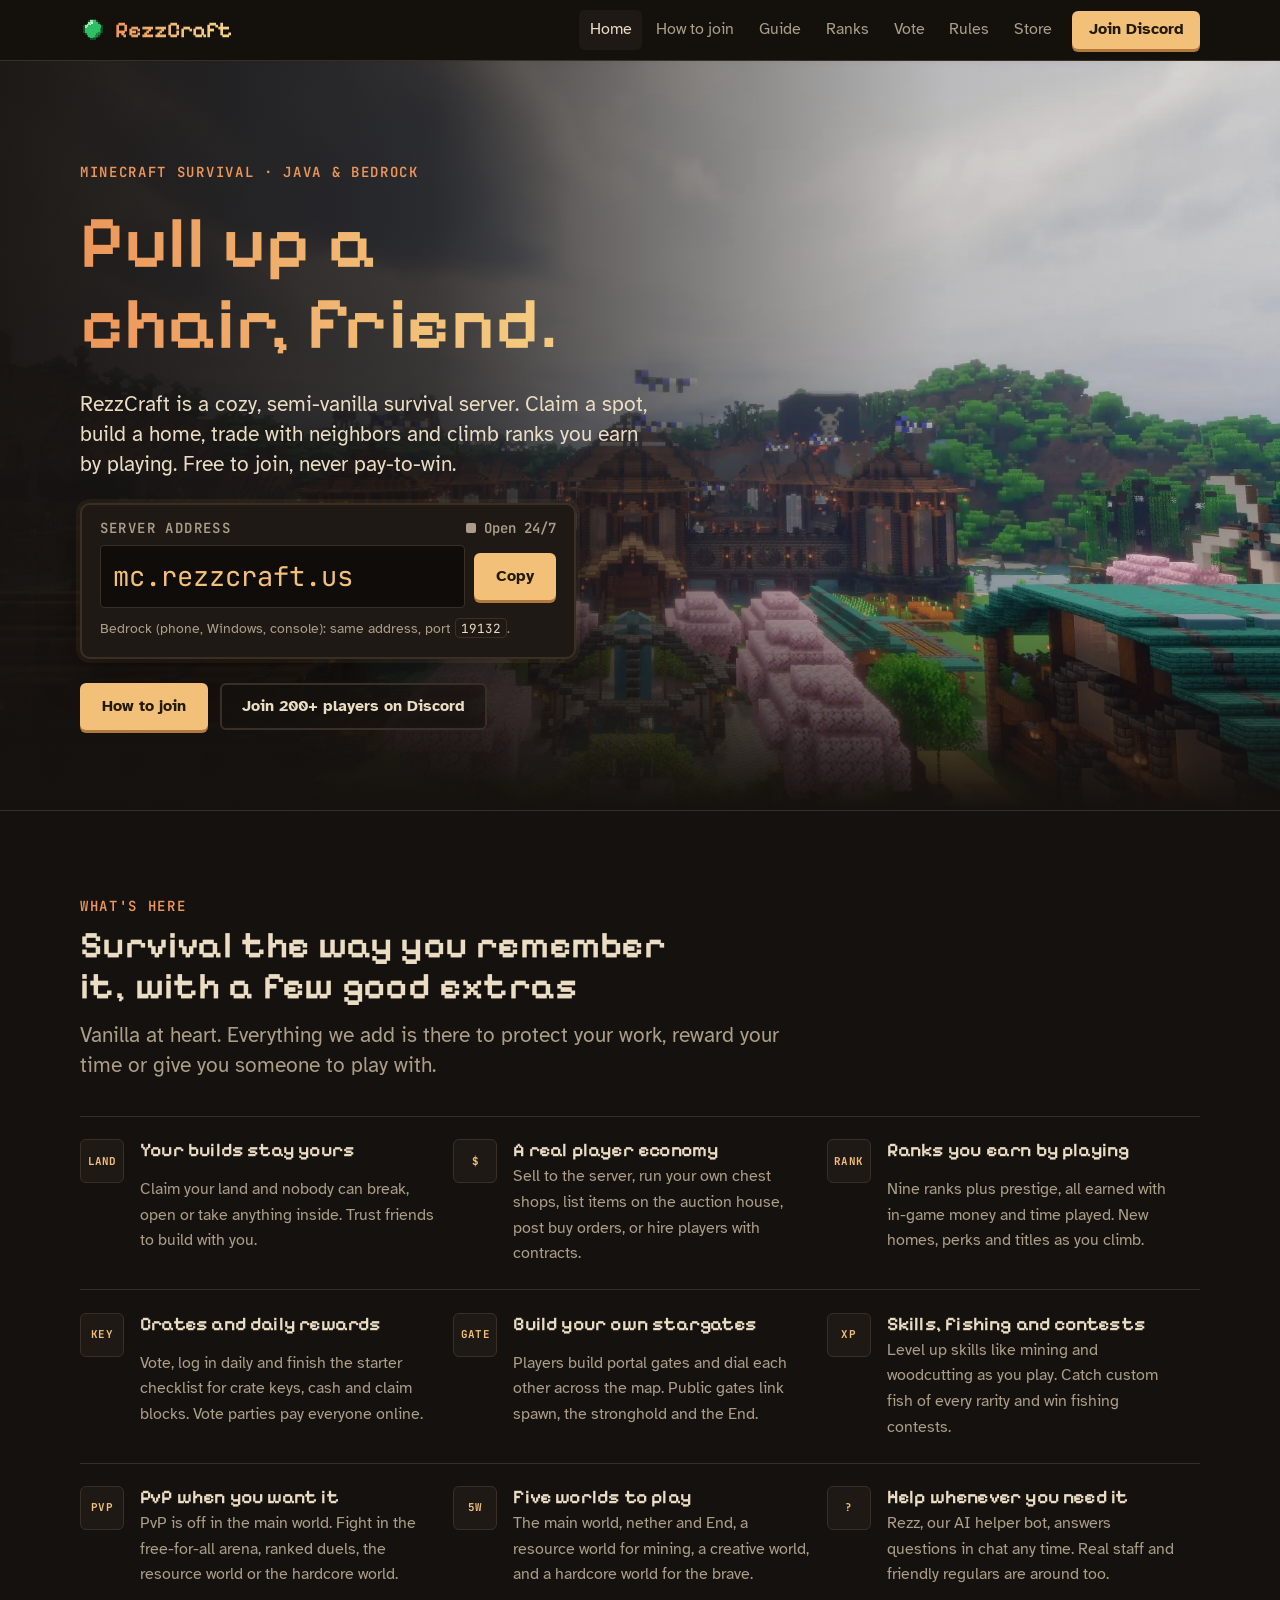
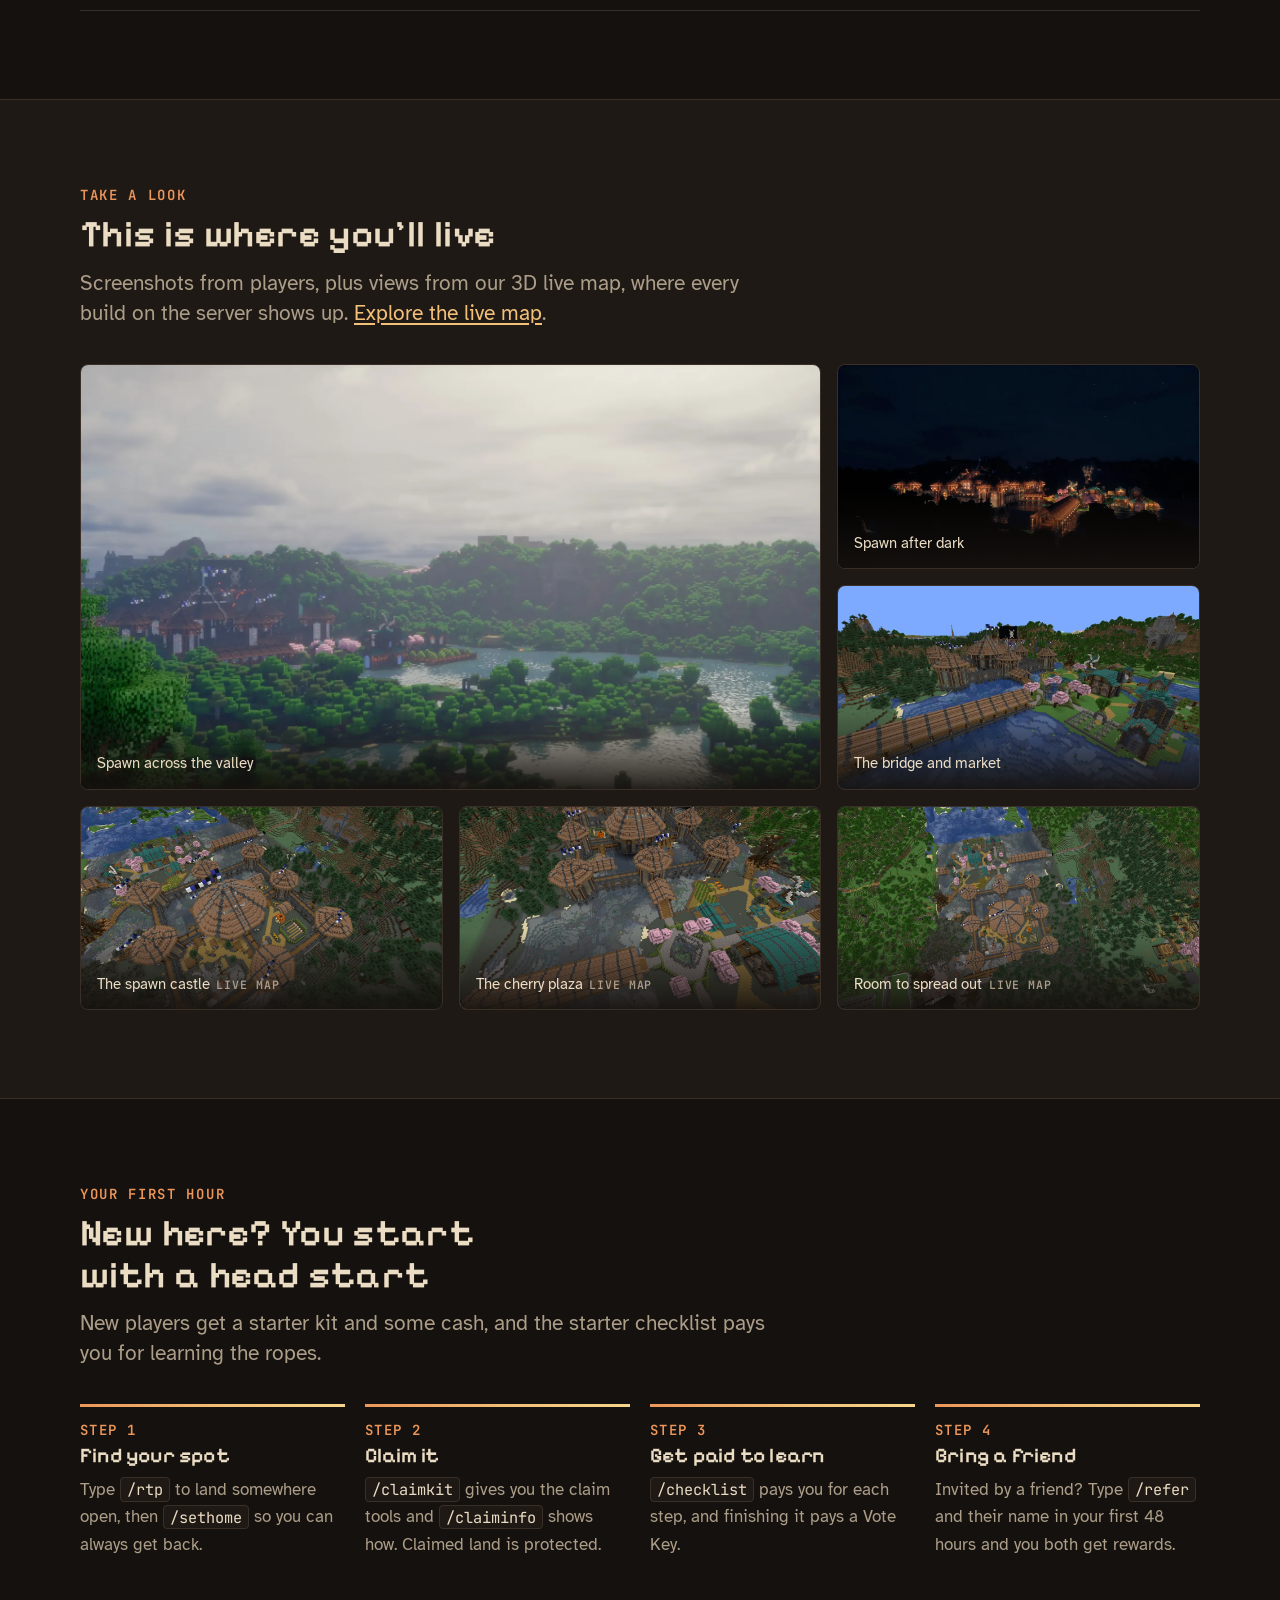
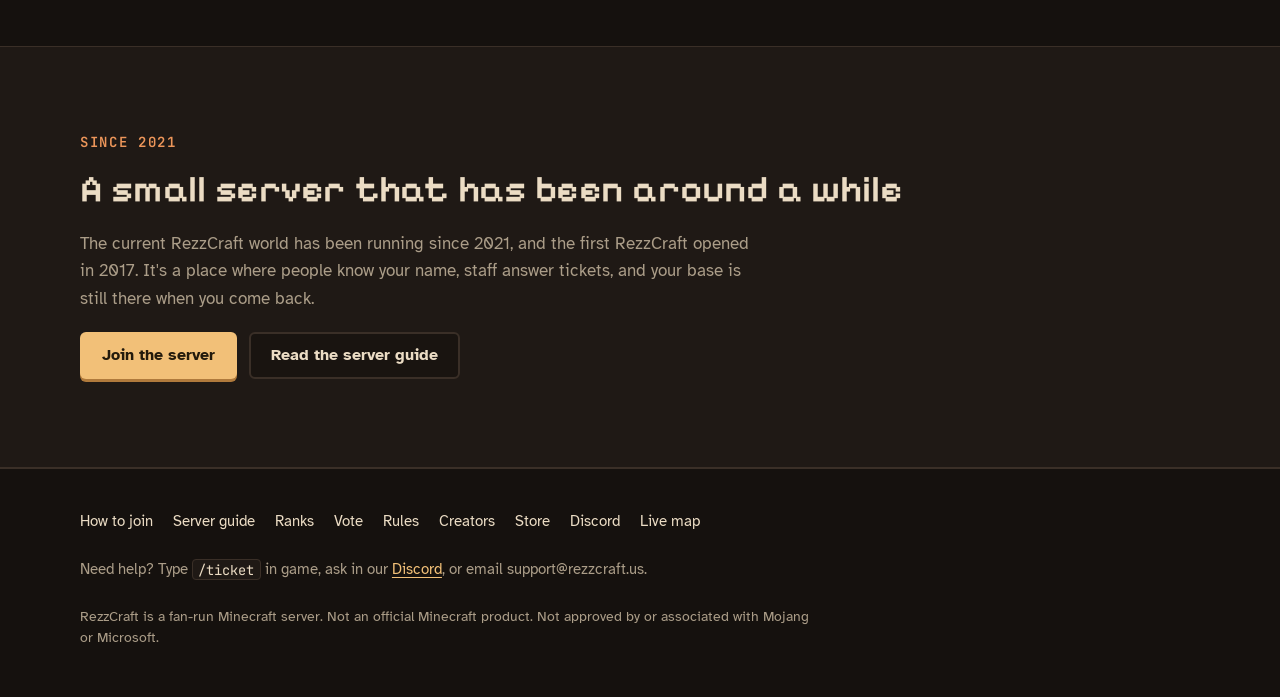
==== index.html @ b3cf4c4a "RezzCraft website: home, join guide, server guide, ranks, vote, rules, creators Cozy MOTD theme by d" ====
<!doctype html>
<html lang="en">
<head>
<meta charset="utf-8">
<meta name="viewport" content="width=device-width, initial-scale=1, viewport-fit=cover">
<title>RezzCraft | Cozy Minecraft Survival Server for Java &amp; Bedrock</title>
<meta name="description" content="RezzCraft is a cozy semi-vanilla Minecraft survival server for Java and Bedrock. Claim land, earn ranks by playing, trade with players. Join at mc.rezzcraft.us.">
<link rel="canonical" href="https://www.rezzcraft.us/">
<meta name="theme-color" content="#0e1511">
<meta property="og:type" content="website">
<meta property="og:site_name" content="RezzCraft">
<meta property="og:title" content="RezzCraft | Cozy Minecraft Survival Server for Java &amp; Bedrock">
<meta property="og:description" content="RezzCraft is a cozy semi-vanilla Minecraft survival server for Java and Bedrock. Claim land, earn ranks by playing, trade with players. Join at mc.rezzcraft.us.">
<meta property="og:url" content="https://www.rezzcraft.us/">
<meta property="og:image" content="https://www.rezzcraft.us/assets/img/og.jpg">
<meta property="og:image:width" content="1200">
<meta property="og:image:height" content="630">
<meta name="twitter:card" content="summary_large_image">
<meta name="twitter:title" content="RezzCraft | Cozy Minecraft Survival Server for Java &amp; Bedrock">
<meta name="twitter:description" content="RezzCraft is a cozy semi-vanilla Minecraft survival server for Java and Bedrock. Claim land, earn ranks by playing, trade with players. Join at mc.rezzcraft.us.">
<meta name="twitter:image" content="https://www.rezzcraft.us/assets/img/og.jpg">
<link rel="icon" type="image/png" href="favicon.png">
<link rel="apple-touch-icon" href="assets/img/icon-180.png">
<link rel="preconnect" href="https://fonts.googleapis.com">
<link rel="preconnect" href="https://fonts.gstatic.com" crossorigin>
<link rel="stylesheet" href="https://fonts.googleapis.com/css2?family=Atkinson+Hyperlegible:wght@400;700&family=JetBrains+Mono:wght@500;600&family=Pixelify+Sans:wght@500;600&display=swap">
<script>/* Halloween look until the spawn decor comes down (Nov 9, 9:10 AM CT), then the cozy MOTD look. */
if (Date.now() < Date.parse('2026-11-09T09:10:00-06:00')) document.documentElement.dataset.season = 'hallowed';</script>
<link rel="stylesheet" href="assets/style.css">
<script type="application/ld+json">{"@context": "https://schema.org", "@type": "WebSite", "name": "RezzCraft", "url": "https://www.rezzcraft.us/"}</script>
<script type="application/ld+json">{"@context": "https://schema.org", "@type": "Organization", "name": "RezzCraft", "url": "https://www.rezzcraft.us/", "logo": "https://www.rezzcraft.us/assets/img/icon-180.png", "email": "support@rezzcraft.us", "sameAs": ["https://discord.gg/ZhuBYvDWTC"]}</script>
</head>
<body>
<a class="skip" href="#main">Skip to content</a>
<header class="site-head">
  <div class="wrap">
    <a class="brand" href="index.html" aria-label="RezzCraft home"><img src="assets/img/icon-64.png" alt="" width="26" height="26"><span class="grad">RezzCraft</span></a>
    <button class="menu-btn" type="button" aria-expanded="false" aria-controls="nav">Menu</button>
    <nav class="nav" id="nav" aria-label="Main">
      <a href="index.html" aria-current="page">Home</a><a href="play.html">How to join</a><a href="guide.html">Guide</a><a href="ranks.html">Ranks</a><a href="vote.html">Vote</a><a href="rules.html">Rules</a>
      <a href="https://rezzcraft.buycraft.net/" rel="noopener">Store</a>
      <a class="btn btn-gold" href="https://discord.gg/ZhuBYvDWTC" rel="noopener">Join Discord</a>
    </nav>
  </div>
</header>
<main id="main">

<div class="season" data-until="2026-11-08"><div class="wrap"><strong class="grad">Halloween is live</strong><span>Pumpkin hunt, candy shop and a Halloween crate, until November 8.</span></div></div>
<section class="hero" aria-labelledby="hero-title" style="padding:0">
  <div class="hero-bg" role="img" aria-label="The RezzCraft spawn castle and market"></div>
  <div class="wrap">
    <span class="eyebrow">Minecraft survival · Java &amp; Bedrock</span>
    <h1 id="hero-title" class="grad">Pull up a chair, friend.</h1>
    <p class="lede">RezzCraft is a cozy, semi-vanilla survival server. Claim a spot, build a home, trade with neighbors and climb ranks you earn by playing. Free to join, never pay-to-win.</p>
    <div class="plaque">
  <div class="plaque-top"><span class="plaque-label">Server address</span><span class="status" data-state="unknown"><span class="dot"></span><span class="label">Checking status</span></span></div>
  <div class="addr"><code>mc.rezzcraft.us</code><button class="btn btn-gold copy" type="button" data-copy="mc.rezzcraft.us">Copy</button></div>
  <small>Bedrock (phone, Windows, console): same address, port <code>19132</code>.</small>
</div>
    <div class="ctas"><a class="btn btn-gold" href="play.html">How to join</a><a class="btn btn-ghost" href="https://discord.gg/ZhuBYvDWTC" rel="noopener">Join 200+ players on Discord</a></div>
  </div>
</section>

<section aria-labelledby="why">
  <div class="wrap">
    <div class="sec-head"><span class="eyebrow">What's here</span><h2 id="why">Survival the way you remember it, with a few good extras</h2>
    <p>Vanilla at heart. Everything we add is there to protect your work, reward your time or give you someone to play with.</p></div>
    <div class="signs">
      <div class="sign"><span class="ico" aria-hidden="true">LAND</span><h3>Your builds stay yours</h3><p>Claim your land and nobody can break, open or take anything inside. Trust friends to build with you.</p></div><div class="sign"><span class="ico" aria-hidden="true">$</span><h3>A real player economy</h3><p>Sell to the server, run your own chest shops, list items on the auction house, post buy orders, or hire players with contracts.</p></div><div class="sign"><span class="ico" aria-hidden="true">RANK</span><h3>Ranks you earn by playing</h3><p>Nine ranks plus prestige, all earned with in-game money and time played. New homes, perks and titles as you climb.</p></div><div class="sign"><span class="ico" aria-hidden="true">KEY</span><h3>Crates and daily rewards</h3><p>Vote, log in daily and finish the starter checklist for crate keys, cash and claim blocks. Vote parties pay everyone online.</p></div><div class="sign"><span class="ico" aria-hidden="true">GATE</span><h3>Build your own stargates</h3><p>Players build portal gates and dial each other across the map. Public gates link spawn, the stronghold and the End.</p></div><div class="sign"><span class="ico" aria-hidden="true">XP</span><h3>Skills, fishing and contests</h3><p>Level up skills like mining and woodcutting as you play. Catch custom fish of every rarity and win fishing contests.</p></div><div class="sign"><span class="ico" aria-hidden="true">PVP</span><h3>PvP when you want it</h3><p>PvP is off in the main world. Fight in the free-for-all arena, ranked duels, the resource world or the hardcore world.</p></div><div class="sign"><span class="ico" aria-hidden="true">5W</span><h3>Five worlds to play</h3><p>The main world, nether and End, a resource world for mining, a creative world, and a hardcore world for the brave.</p></div><div class="sign"><span class="ico" aria-hidden="true">?</span><h3>Help whenever you need it</h3><p>Rezz, our AI helper bot, answers questions in chat any time. Real staff and friendly regulars are around too.</p></div>
    </div>
  </div>
</section>

<section class="band" aria-labelledby="look">
  <div class="wrap">
    <div class="sec-head"><span class="eyebrow">Take a look</span><h2 id="look">This is where you'll live</h2>
    <p>Screenshots from players, plus views from our 3D live map, where every build on the server shows up. <a href="http://rezzcraft.us:8100" rel="noopener">Explore the live map</a>.</p></div>
    <div class="view">
      <figure class="big"><img src="assets/img/valley.webp" alt="The RezzCraft spawn town seen across a forested valley and lake" width="1600" height="900" loading="lazy"><figcaption>Spawn across the valley</figcaption></figure>
      <figure><img src="assets/img/spawn-night.webp" alt="The spawn town lit by lanterns at night" width="1280" height="720" loading="lazy"><figcaption>Spawn after dark</figcaption></figure>
      <figure><img src="assets/img/spawn-overview.webp" alt="Spawn from above: castle, long bridge, cherry trees and market halls by the water" width="1280" height="630" loading="lazy"><figcaption>The bridge and market</figcaption></figure>
      <figure><img src="assets/img/map-castle.webp" alt="The spawn castle from above with round timber towers and banners" width="1280" height="720" loading="lazy"><figcaption>The spawn castle<span>Live map</span></figcaption></figure>
      <figure><img src="assets/img/map-plaza.webp" alt="The cherry blossom plaza and market next to the castle walls" width="1280" height="720" loading="lazy"><figcaption>The cherry plaza<span>Live map</span></figcaption></figure>
      <figure><img src="assets/img/map-aerial.webp" alt="Wide view of spawn surrounded by forest and player builds" width="1280" height="720" loading="lazy"><figcaption>Room to spread out<span>Live map</span></figcaption></figure>
    </div>
  </div>
</section>

<section aria-labelledby="start">
  <div class="wrap">
    <div class="sec-head"><span class="eyebrow">Your first hour</span><h2 id="start">New here? You start with a head start</h2>
    <p>New players get a starter kit and some cash, and the starter checklist pays you for learning the ropes.</p></div>
    <div class="steps">
      <div class="step"><h3>Find your spot</h3><p>Type <code>/rtp</code> to land somewhere open, then <code>/sethome</code> so you can always get back.</p></div>
      <div class="step"><h3>Claim it</h3><p><code>/claimkit</code> gives you the claim tools and <code>/claiminfo</code> shows how. Claimed land is protected.</p></div>
      <div class="step"><h3>Get paid to learn</h3><p><code>/checklist</code> pays you for each step, and finishing it pays a Vote Key.</p></div>
      <div class="step"><h3>Bring a friend</h3><p>Invited by a friend? Type <code>/refer</code> and their name in your first 48 hours and you both get rewards.</p></div>
    </div>
  </div>
</section>

<section class="band cta-band" aria-labelledby="since">
  <div class="wrap">
    <span class="eyebrow">Since 2021</span>
    <h2 id="since">A small server that has been around a while</h2>
    <p class="muted" style="max-width:42rem">The current RezzCraft world has been running since 2021, and the first RezzCraft opened in 2017. It's a place where people know your name, staff answer tickets, and your base is still there when you come back.</p>
    <div class="ctas" style="display:flex;flex-wrap:wrap;gap:.75rem"><a class="btn btn-gold" href="play.html">Join the server</a><a class="btn btn-ghost" href="guide.html">Read the server guide</a></div>
  </div>
</section>
</main>
<footer class="site-foot">
  <div class="wrap">
    <div class="foot-links">
      <a href="play.html">How to join</a><a href="guide.html">Server guide</a><a href="ranks.html">Ranks</a><a href="vote.html">Vote</a>
      <a href="rules.html">Rules</a><a href="creators.html">Creators</a><a href="https://rezzcraft.buycraft.net/" rel="noopener">Store</a><a href="https://discord.gg/ZhuBYvDWTC" rel="noopener">Discord</a><a href="http://rezzcraft.us:8100" rel="noopener">Live map</a>
    </div>
    <p>Need help? Type <code>/ticket</code> in game, ask in our <a href="https://discord.gg/ZhuBYvDWTC" rel="noopener">Discord</a>, or email <span>support@rezzcraft.us</span>.</p>
    <p class="fine">RezzCraft is a fan-run Minecraft server. Not an official Minecraft product. Not approved by or associated with Mojang or Microsoft.</p>
  </div>
</footer>
<script src="assets/site.js" defer></script>
</body>
</html>
---- assets/style.css ----
/* RezzCraft website. Dark on purpose: an evening at spawn.
   Two looks from the server itself:
   - cozy (default, all year): the MOTD - orange-to-gold gradient, cream text, sage green.
   - hallowed (Halloween, set on <html data-season="hallowed"> until the spawn decor comes down 11/9):
     the spawn hologram colors - orange-to-violet gradient titles, gold, lime, lavender, bone text.
   Layout: a walk through spawn - the gate (hero + address), signposts (features), the view (screenshots), the road in (join steps). */
:root {
  --ground: #15110e;      /* page background */
  --ground-rgb: 21, 17, 14;
  --raised: #1f1915;      /* panels */
  --well: #0f0c0a;        /* the address box */
  --line: #3a2f27;        /* borders */
  --text: #ebdcc4;        /* MOTD cream */
  --muted: #ab9d88;
  --accent: #f2c078;      /* MOTD gold */
  --accent-hi: #f5d68a;
  --accent-ink: #231a0c;  /* text on accent buttons */
  --accent-edge: #b07a3c;
  --warm: #ed965a;        /* MOTD orange */
  --go: #a8c686;          /* MOTD "Java & Bedrock" sage: online */
  --grad: linear-gradient(90deg, #ed965a, #f2c078 55%, #f5d68a);
  --hero: url("img/hero-day.webp");
  --season-bg: linear-gradient(90deg, #3a2414, #2a1c12);
  --season-line: #5a3a22;
  --display: "Pixelify Sans", "Trebuchet MS", system-ui, sans-serif;
  --body: "Atkinson Hyperlegible", "Segoe UI", system-ui, sans-serif;
  --mono: "JetBrains Mono", ui-monospace, "Cascadia Mono", Consolas, monospace;
  --step--1: 0.875rem; --step-0: 1.0625rem; --step-1: 1.3rem; --step-2: 1.7rem; --step-3: 2.35rem; --step-4: clamp(2.6rem, 7vw, 4.6rem);
  --wrap: 72rem;
  color-scheme: dark;
}
:root[data-season="hallowed"] {
  --ground: #141012;
  --ground-rgb: 20, 16, 18;
  --raised: #1f181d;
  --well: #0d0a0c;
  --line: #3b2c38;
  --text: #f3e9dc;        /* hologram bone */
  --muted: #a79e92;       /* hologram ash */
  --accent: #ffb000;      /* hologram gold */
  --accent-hi: #ffc640;
  --accent-ink: #1f1300;
  --accent-edge: #a86f00;
  --warm: #ff7f11;        /* hologram orange */
  --go: #9be22d;          /* hologram lime */
  --grad: linear-gradient(90deg, #ff7f11, #e05cff 60%, #a23bff);  /* the hologram title gradient */
  --hero: url("img/hero-night.webp");
  --season-bg: linear-gradient(90deg, #3b1606, #2a0f2e);
  --season-line: #5c2a3e;
}
*, *::before, *::after { box-sizing: border-box; }
html { scroll-behavior: smooth; }
@media (prefers-reduced-motion: reduce) { html { scroll-behavior: auto; } *, *::before, *::after { animation: none !important; transition: none !important; } }
body { margin: 0; background: var(--ground); color: var(--text); font: var(--step-0)/1.6 var(--body); -webkit-font-smoothing: antialiased; }
img { max-width: 100%; height: auto; display: block; }
a { color: var(--accent); text-underline-offset: 3px; }
a:hover { color: var(--accent-hi); }
:focus-visible { outline: 3px solid var(--accent); outline-offset: 3px; border-radius: 4px; }
h1, h2, h3 { font-family: var(--display); font-weight: 600; line-height: 1.1; text-wrap: balance; margin: 0; letter-spacing: 0.01em; }
h2 { font-size: var(--step-3); }
h3 { font-size: var(--step-1); }
p { margin: 0; }
code, kbd { font-family: var(--mono); font-size: 0.9em; background: var(--raised); border: 1px solid var(--line); border-radius: 4px; padding: 0.05em 0.4em; color: var(--text); white-space: nowrap; }
/* gradient lettering, like the MOTD and the spawn holograms */
.grad { background: var(--grad); -webkit-background-clip: text; background-clip: text; color: transparent; }

.wrap { max-width: var(--wrap); margin-inline: auto; padding-left: max(16px, env(safe-area-inset-left, 0px)); padding-right: max(16px, env(safe-area-inset-right, 0px)); }
.prose { max-width: 42rem; display: grid; gap: 1rem; }
.prose ul, .prose ol { margin: 0; padding-left: 1.25rem; display: grid; gap: 0.45rem; }
.eyebrow { font: 600 var(--step--1)/1 var(--mono); letter-spacing: 0.12em; text-transform: uppercase; color: var(--warm); }
.muted { color: var(--muted); }
.skip { position: absolute; left: -999px; top: 8px; background: var(--accent); color: var(--accent-ink); padding: 8px 12px; border-radius: 4px; z-index: 20; }
.skip:focus { left: 16px; }

/* ---------- header */
body::before { content: ""; position: fixed; inset: 0 0 auto; height: env(safe-area-inset-top, 0px); z-index: 10; background: rgba(var(--ground-rgb), 0.94); }
.site-head { position: sticky; top: env(safe-area-inset-top, 0px); z-index: 9; background: rgba(var(--ground-rgb), 0.94); backdrop-filter: blur(8px); border-bottom: 1px solid var(--line); }
.site-head .wrap { display: flex; align-items: center; gap: 1rem; min-height: 3.75rem; }
.brand { display: flex; align-items: center; gap: 0.55rem; text-decoration: none; font: 600 1.4rem/1 var(--display); }
.brand img { width: 26px; height: 26px; image-rendering: pixelated; }
.nav { margin-left: auto; display: flex; align-items: center; gap: 0.25rem; }
.nav a { color: var(--muted); text-decoration: none; padding: 0.45rem 0.65rem; border-radius: 6px; font-size: 0.98rem; }
.nav a:hover, .nav a[aria-current="page"] { color: var(--text); background: var(--raised); }
.nav .btn { margin-left: 0.35rem; padding: 0.55rem 0.9rem; }
.nav a.btn-gold, .nav a.btn-gold:hover { color: var(--accent-ink); background: var(--accent); }
.menu-btn { display: none; margin-left: auto; background: var(--raised); color: var(--text); border: 1px solid var(--line); border-radius: 6px; font: 600 0.95rem var(--body); padding: 0.45rem 0.75rem; cursor: pointer; }
@media (max-width: 860px) {
  .menu-btn { display: block; }
  .nav { display: none; position: absolute; left: 0; right: 0; top: 100%; flex-direction: column; align-items: stretch; gap: 0; background: var(--ground); border-bottom: 1px solid var(--line); padding: 0.5rem max(16px, env(safe-area-inset-right, 0px)) 1rem max(16px, env(safe-area-inset-left, 0px)); }
  .nav.open { display: flex; }
  .nav a { padding: 0.75rem 0.5rem; }
  .nav .btn { margin: 0.5rem 0 0; text-align: center; }
}

/* ---------- buttons */
.btn { display: inline-flex; align-items: center; justify-content: center; gap: 0.5rem; text-decoration: none; font: 700 1rem/1 var(--body); padding: 0.85rem 1.25rem; border-radius: 6px; border: 2px solid transparent; cursor: pointer; transition: transform 0.15s, background 0.15s; }
.btn:hover { transform: translateY(-1px); }
.btn-gold { background: var(--accent); color: var(--accent-ink); box-shadow: 0 3px 0 var(--accent-edge); }
.btn-gold:hover { background: var(--accent-hi); color: var(--accent-ink); }
.btn-ghost { background: rgba(var(--ground-rgb), 0.55); color: var(--text); border-color: var(--line); }
.btn-ghost:hover { border-color: var(--muted); color: var(--text); }

/* ---------- hero: the gate */
.hero { position: relative; isolation: isolate; overflow: hidden; border-bottom: 1px solid var(--line); }
.hero-bg { position: absolute; inset: 0; z-index: -1; background: var(--hero) 62% 50% / cover no-repeat; }
.hero-bg::after { content: ""; position: absolute; inset: 0; background: linear-gradient(90deg, rgba(var(--ground-rgb), 0.95) 0%, rgba(var(--ground-rgb), 0.78) 34%, rgba(var(--ground-rgb), 0.1) 74%, rgba(var(--ground-rgb), 0) 100%), linear-gradient(0deg, var(--ground) 0%, rgba(var(--ground-rgb), 0) 28%); }
.hero .wrap { padding-block: clamp(3rem, 9vw, 6.5rem) clamp(2.5rem, 7vw, 5rem); display: grid; gap: 1.5rem; }
.hero h1 { font-size: var(--step-4); max-width: 14ch; }
.hero .lede { font-size: var(--step-1); line-height: 1.45; max-width: 36rem; }
.hero .ctas { display: flex; flex-wrap: wrap; gap: 0.75rem; }
@media (max-width: 640px) { .hero-bg::after { background: linear-gradient(0deg, var(--ground) 8%, rgba(var(--ground-rgb), 0.84) 60%, rgba(var(--ground-rgb), 0.55) 100%); } }

/* the address plaque: the one loud thing on the page */
.plaque { display: grid; gap: 0.6rem; max-width: 31rem; padding: 1rem 1.1rem 1.05rem; background: var(--raised); border: 2px solid var(--line); border-radius: 10px; box-shadow: 0 0 0 4px rgba(255, 190, 90, 0.06), 0 18px 40px rgba(0, 0, 0, 0.45); }
.plaque-top { display: flex; justify-content: space-between; align-items: center; gap: 0.75rem; flex-wrap: wrap; }
.plaque-label { font: 600 var(--step--1)/1 var(--mono); letter-spacing: 0.1em; text-transform: uppercase; color: var(--muted); }
.addr { display: flex; align-items: center; gap: 0.6rem; }
.addr code { flex: 1; min-width: 0; font-size: clamp(1.25rem, 4.6vw, 1.7rem); padding: 0.55rem 0.75rem; background: var(--well); border: 1px solid var(--line); color: var(--accent); overflow-x: auto; }
.copy { flex: none; }
.plaque small { color: var(--muted); font-size: var(--step--1); }

.status { display: inline-flex; align-items: center; gap: 0.5rem; font: 600 var(--step--1)/1 var(--mono); color: var(--muted); }
.status .dot { width: 10px; height: 10px; border-radius: 2px; background: var(--muted); }
.status[data-state="online"] { color: var(--go); }
.status[data-state="online"] .dot { background: var(--go); box-shadow: 0 0 10px var(--go); animation: glow 2.4s ease-in-out infinite; }
.status[data-state="offline"] { color: var(--warm); }
.status[data-state="offline"] .dot { background: var(--warm); }
@keyframes glow { 50% { opacity: 0.55; } }

/* ---------- sections */
section { padding-block: clamp(3rem, 8vw, 5.5rem); }
.sec-head { display: grid; gap: 0.75rem; margin-bottom: 2.25rem; max-width: 44rem; }
.sec-head p { color: var(--muted); font-size: var(--step-1); line-height: 1.45; }
.band { background: var(--raised); border-block: 1px solid var(--line); }

/* seasonal strip */
.season { background: var(--season-bg); border-bottom: 1px solid var(--season-line); }
.season .wrap { display: flex; flex-wrap: wrap; align-items: center; gap: 0.5rem 1rem; padding-block: 0.8rem; }
.season strong { font-family: var(--display); font-weight: 600; font-size: 1.1rem; }
.season span { color: var(--text); }

/* signposts: features as a list of signs, not a card grid */
.signs { display: grid; grid-template-columns: repeat(auto-fit, minmax(min(100%, 20rem), 1fr)); gap: 0; border-top: 1px solid var(--line); }
.sign { display: grid; grid-template-columns: 2.75rem 1fr; gap: 0.25rem 1rem; padding: 1.4rem 1rem 1.4rem 0; border-bottom: 1px solid var(--line); }
.sign .ico { grid-row: span 2; width: 2.75rem; height: 2.75rem; display: grid; place-items: center; background: var(--raised); border: 1px solid var(--line); border-radius: 6px; font: 700 0.68rem/1 var(--mono); letter-spacing: 0.02em; color: var(--accent); }
.sign h3 { font-size: 1.2rem; }
.sign p { color: var(--muted); font-size: 1rem; }

/* the view: screenshots */
.view { display: grid; grid-template-columns: repeat(3, 1fr); gap: 1rem; }
.view figure { margin: 0; position: relative; border-radius: 8px; overflow: hidden; border: 1px solid var(--line); background: var(--ground); }
.view .big { grid-column: span 2; grid-row: span 2; }
.view img { width: 100%; height: 100%; object-fit: cover; aspect-ratio: 16 / 9; }
.view .big img { aspect-ratio: auto; min-height: 100%; }
.view figcaption { position: absolute; left: 0; right: 0; bottom: 0; padding: 2.5rem 1rem 0.8rem; background: linear-gradient(0deg, rgba(var(--ground-rgb), 0.92), rgba(var(--ground-rgb), 0)); font-size: 0.95rem; color: var(--text); }
.view figcaption span { font: 600 0.72rem/1 var(--mono); letter-spacing: 0.08em; text-transform: uppercase; color: var(--muted); margin-left: 0.4rem; }
@media (max-width: 760px) { .view { grid-template-columns: 1fr; } .view .big { grid-column: auto; grid-row: auto; } .view .big img { aspect-ratio: 16 / 9; } }

/* the road in: steps */
.steps { display: grid; grid-template-columns: repeat(auto-fit, minmax(min(100%, 16rem), 1fr)); gap: 1.25rem; counter-reset: step; }
.step { display: grid; gap: 0.5rem; align-content: start; padding-top: 1rem; border-top: 3px solid; border-image: var(--grad) 1; }
.step::before { counter-increment: step; content: "Step " counter(step); font: 600 var(--step--1)/1 var(--mono); letter-spacing: 0.1em; text-transform: uppercase; color: var(--warm); }
.step p { color: var(--muted); }

.split { display: grid; grid-template-columns: repeat(auto-fit, minmax(min(100%, 22rem), 1fr)); gap: 2.5rem; align-items: start; }
.panel { background: var(--raised); border: 1px solid var(--line); border-radius: 10px; padding: 1.5rem; display: grid; gap: 1rem; align-content: start; }
.panel ol, .panel ul { margin: 0; padding-left: 1.2rem; display: grid; gap: 0.5rem; }

/* tables */
.table-wrap { overflow-x: auto; border: 1px solid var(--line); border-radius: 10px; }
table { width: 100%; border-collapse: collapse; font-size: 0.98rem; min-width: 34rem; }
th, td { text-align: left; padding: 0.75rem 1rem; border-bottom: 1px solid var(--line); vertical-align: top; }
th { font: 600 var(--step--1)/1.2 var(--mono); letter-spacing: 0.08em; text-transform: uppercase; color: var(--muted); background: var(--raised); }
tr:last-child td { border-bottom: 0; }
td.num { font-variant-numeric: tabular-nums; white-space: nowrap; }
td .tag { font-family: var(--display); color: var(--accent); font-size: 1.05rem; }

/* vote list */
.votes { list-style: none; margin: 0; padding: 0; display: grid; grid-template-columns: repeat(auto-fit, minmax(min(100%, 17rem), 1fr)); gap: 0.75rem; }
.votes a { display: flex; justify-content: space-between; align-items: center; gap: 1rem; padding: 1rem 1.1rem; background: var(--raised); border: 1px solid var(--line); border-radius: 8px; color: var(--text); text-decoration: none; font-weight: 700; }
.votes a:hover { border-color: var(--accent); }
.votes a span { font: 600 var(--step--1)/1 var(--mono); color: var(--accent); }

/* rules */
.rules { list-style: none; margin: 0; padding: 0; display: grid; gap: 1rem; counter-reset: rule; max-width: 46rem; }
.rules li { display: grid; grid-template-columns: 3rem 1fr; gap: 0.25rem 1rem; padding: 1.25rem; background: var(--raised); border: 1px solid var(--line); border-radius: 10px; }
.rules li::before { counter-increment: rule; content: counter(rule); grid-row: span 2; font: 600 2rem/1 var(--display); color: var(--accent); }
.rules h3 { font-size: 1.2rem; }
.rules p { color: var(--muted); }

/* guide */
.toc { display: flex; flex-wrap: wrap; gap: 0.5rem; margin-bottom: 2.5rem; }
.toc a { padding: 0.45rem 0.8rem; border: 1px solid var(--line); border-radius: 999px; color: var(--text); text-decoration: none; font-size: 0.95rem; }
.toc a:hover { border-color: var(--accent); }
.guide { display: grid; gap: 3rem; }
.guide section { padding: 0; display: grid; gap: 1rem; scroll-margin-top: 5rem; }
.guide h2 { font-size: var(--step-2); }

details { border-bottom: 1px solid var(--line); padding-block: 1rem; }
details summary { cursor: pointer; font-weight: 700; font-size: 1.08rem; list-style: none; display: flex; justify-content: space-between; gap: 1rem; }
details summary::after { content: "+"; font-family: var(--mono); color: var(--accent); }
details[open] summary::after { content: "-"; }
details p { margin-top: 0.6rem; color: var(--muted); max-width: 46rem; }

.cta-band .wrap { display: grid; gap: 1.25rem; justify-items: start; }
.page-head { padding-block: clamp(2.5rem, 7vw, 4.5rem) 1.5rem; }
.page-head .wrap { display: grid; gap: 0.9rem; }
.page-head h1 { font-size: var(--step-4); }
.page-head p { color: var(--muted); font-size: var(--step-1); max-width: 40rem; line-height: 1.45; }

/* footer */
.site-foot { border-top: 1px solid var(--line); padding-block: 2.5rem 3rem; color: var(--muted); font-size: 0.95rem; }
.site-foot .wrap { display: grid; gap: 1.5rem; }
.foot-links { display: flex; flex-wrap: wrap; gap: 0.5rem 1.25rem; }
.foot-links a { color: var(--text); text-decoration: none; }
.foot-links a:hover { color: var(--accent); }
.fine { font-size: 0.85rem; max-width: 46rem; }
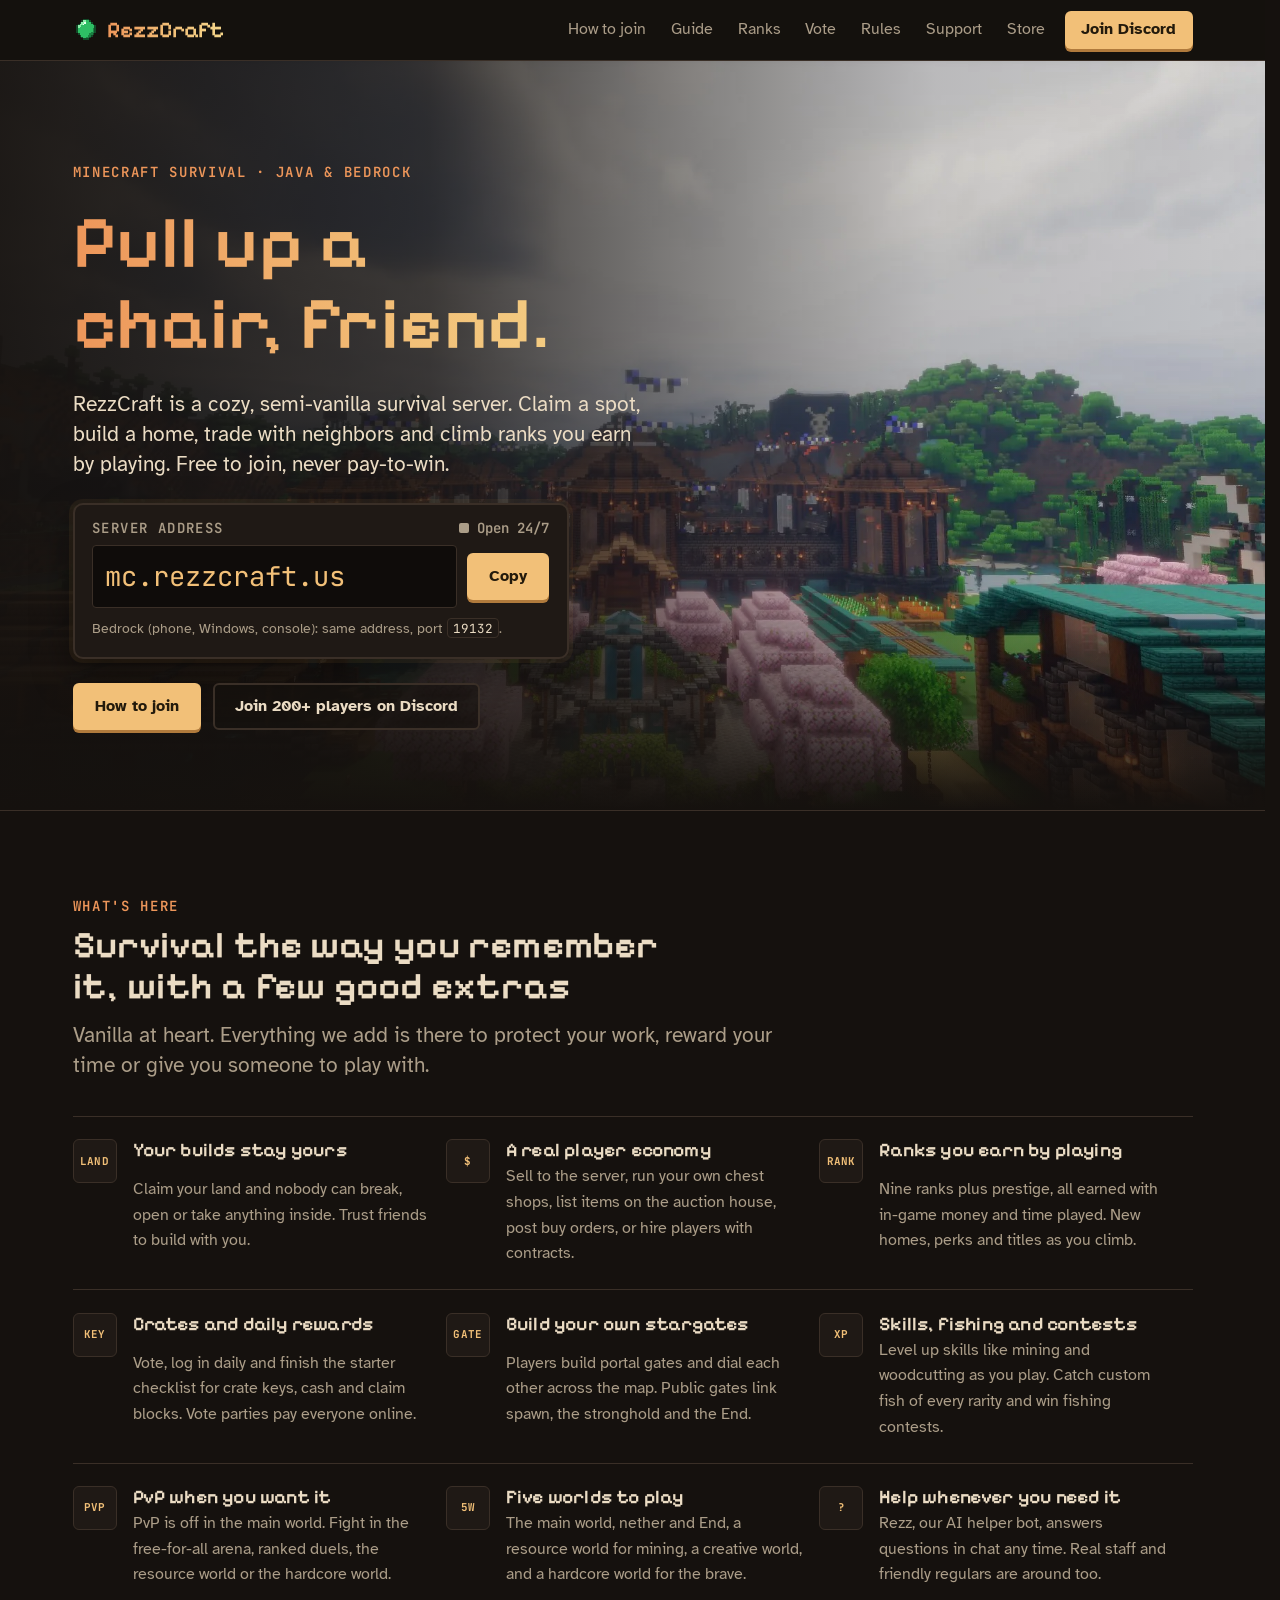
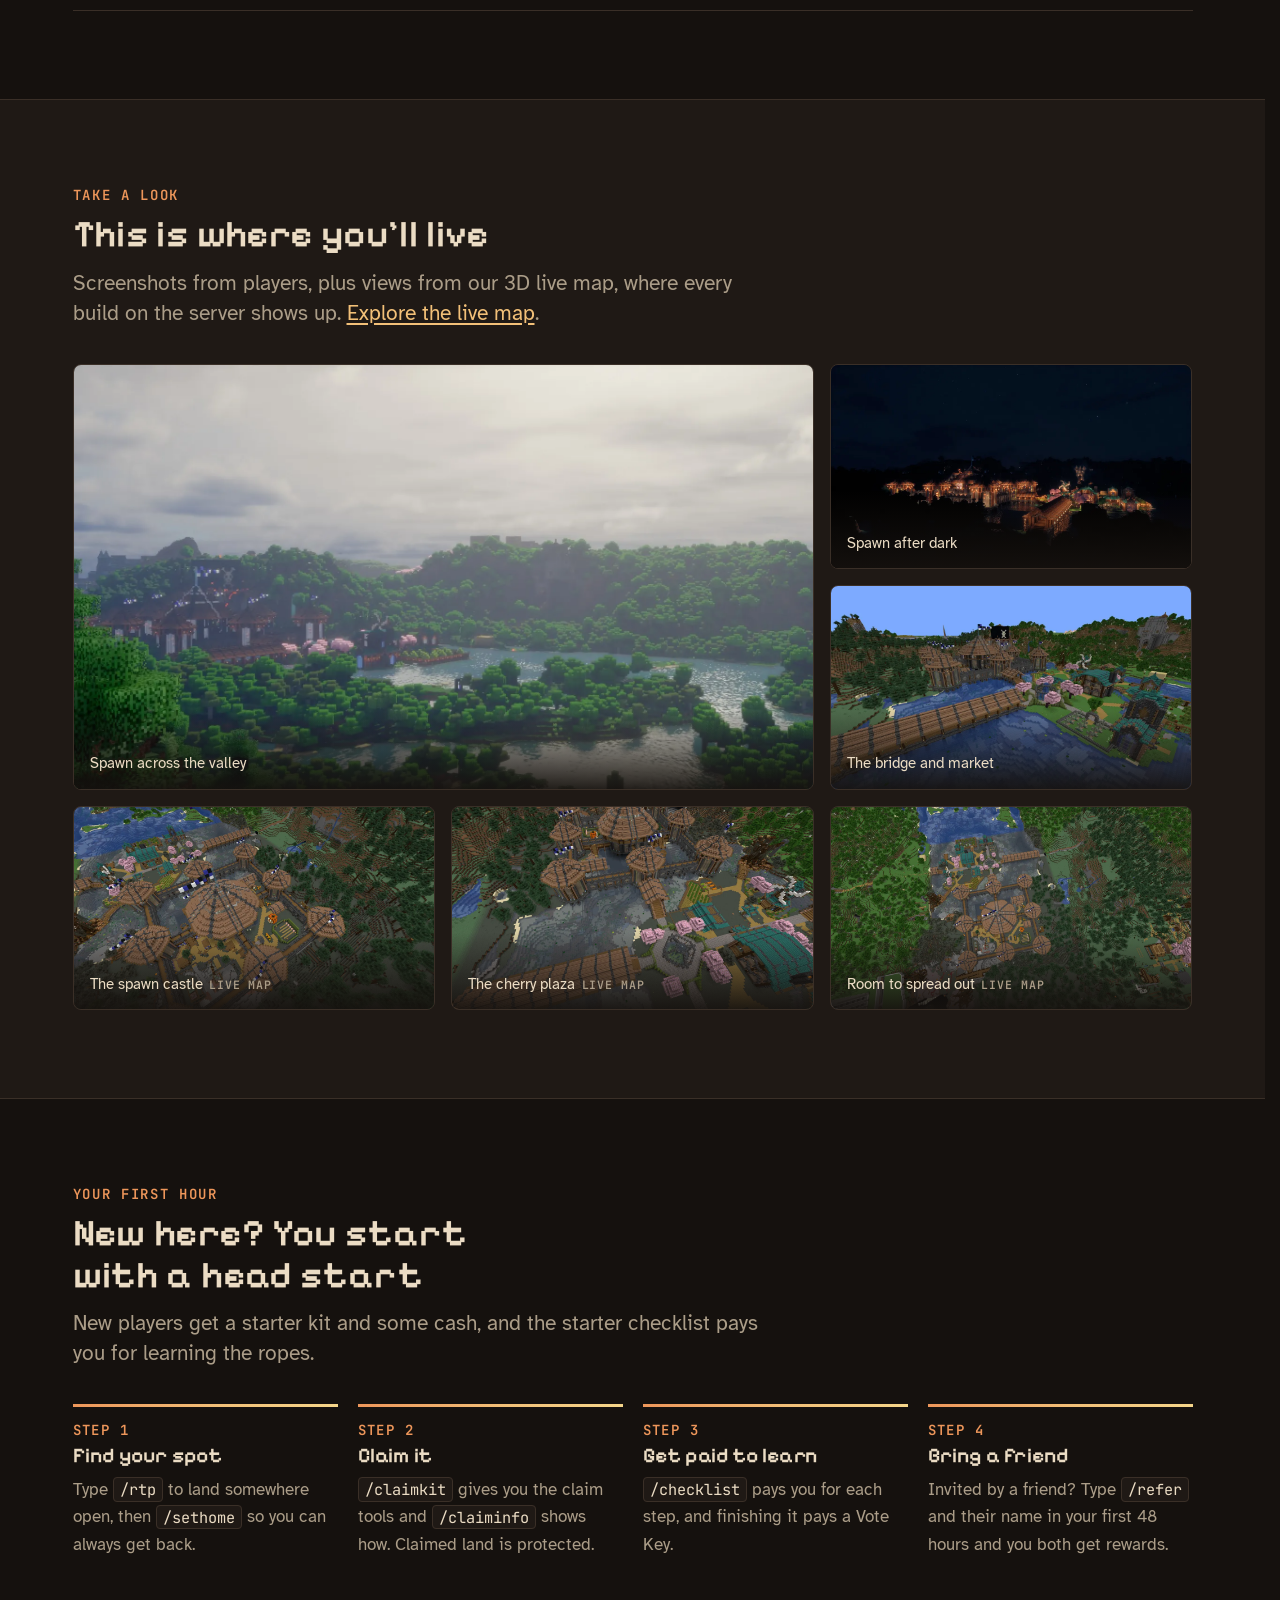
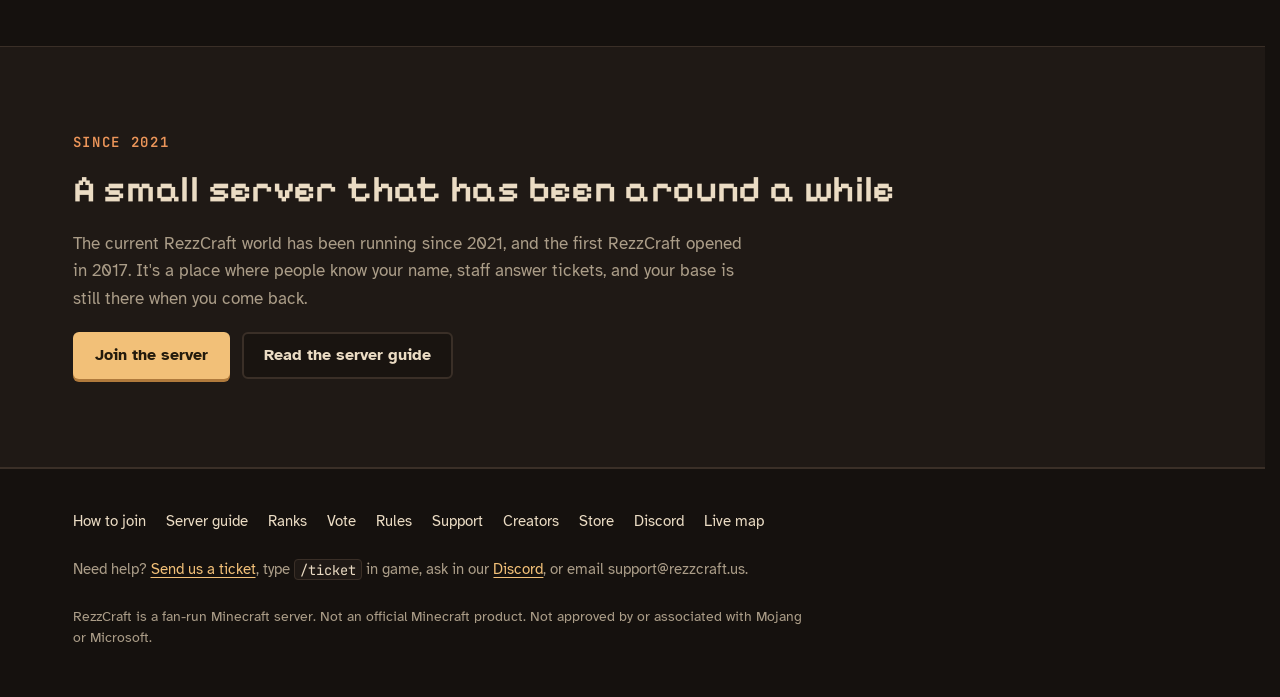
==== commit 0d8e183e: "Add Support page: website tickets open real staff tickets via the ticket bot Form -> Cloudflare rela" ====
--- a/index.html
+++ b/index.html
@@ -37,7 +37,7 @@
     <a class="brand" href="index.html" aria-label="RezzCraft home"><img src="assets/img/icon-64.png" alt="" width="26" height="26"><span class="grad">RezzCraft</span></a>
     <button class="menu-btn" type="button" aria-expanded="false" aria-controls="nav">Menu</button>
     <nav class="nav" id="nav" aria-label="Main">
-      <a href="index.html" aria-current="page">Home</a><a href="play.html">How to join</a><a href="guide.html">Guide</a><a href="ranks.html">Ranks</a><a href="vote.html">Vote</a><a href="rules.html">Rules</a>
+      <a href="play.html">How to join</a><a href="guide.html">Guide</a><a href="ranks.html">Ranks</a><a href="vote.html">Vote</a><a href="rules.html">Rules</a><a href="support.html">Support</a>
       <a href="https://rezzcraft.buycraft.net/" rel="noopener">Store</a>
       <a class="btn btn-gold" href="https://discord.gg/ZhuBYvDWTC" rel="noopener">Join Discord</a>
     </nav>
@@ -112,12 +112,13 @@
   <div class="wrap">
     <div class="foot-links">
       <a href="play.html">How to join</a><a href="guide.html">Server guide</a><a href="ranks.html">Ranks</a><a href="vote.html">Vote</a>
-      <a href="rules.html">Rules</a><a href="creators.html">Creators</a><a href="https://rezzcraft.buycraft.net/" rel="noopener">Store</a><a href="https://discord.gg/ZhuBYvDWTC" rel="noopener">Discord</a><a href="http://rezzcraft.us:8100" rel="noopener">Live map</a>
+      <a href="rules.html">Rules</a><a href="support.html">Support</a><a href="creators.html">Creators</a><a href="https://rezzcraft.buycraft.net/" rel="noopener">Store</a><a href="https://discord.gg/ZhuBYvDWTC" rel="noopener">Discord</a><a href="http://rezzcraft.us:8100" rel="noopener">Live map</a>
     </div>
-    <p>Need help? Type <code>/ticket</code> in game, ask in our <a href="https://discord.gg/ZhuBYvDWTC" rel="noopener">Discord</a>, or email <span>support@rezzcraft.us</span>.</p>
+    <p>Need help? <a href="support.html">Send us a ticket</a>, type <code>/ticket</code> in game, ask in our <a href="https://discord.gg/ZhuBYvDWTC" rel="noopener">Discord</a>, or email <span>support@rezzcraft.us</span>.</p>
     <p class="fine">RezzCraft is a fan-run Minecraft server. Not an official Minecraft product. Not approved by or associated with Mojang or Microsoft.</p>
   </div>
 </footer>
+<div class="playbar" hidden><span class="playbar-label">Play now</span><code>mc.rezzcraft.us</code><button class="btn btn-gold" type="button" data-copy="mc.rezzcraft.us">Copy IP</button><a class="playbar-discord" href="https://discord.gg/ZhuBYvDWTC" rel="noopener">Discord</a></div>
 <script src="assets/site.js" defer></script>
 </body>
 </html>
--- a/assets/style.css
+++ b/assets/style.css
@@ -49,7 +49,7 @@
   --season-line: #5c2a3e;
 }
 *, *::before, *::after { box-sizing: border-box; }
-html { scroll-behavior: smooth; }
+html { scroll-behavior: smooth; scrollbar-gutter: stable; interpolate-size: allow-keywords; }
 @media (prefers-reduced-motion: reduce) { html { scroll-behavior: auto; } *, *::before, *::after { animation: none !important; transition: none !important; } }
 body { margin: 0; background: var(--ground); color: var(--text); font: var(--step-0)/1.6 var(--body); -webkit-font-smoothing: antialiased; }
 img { max-width: 100%; height: auto; display: block; }
@@ -201,6 +201,9 @@
 details summary::after { content: "+"; font-family: var(--mono); color: var(--accent); }
 details[open] summary::after { content: "-"; }
 details p { margin-top: 0.6rem; color: var(--muted); max-width: 46rem; }
+/* answers open smoothly so the content below glides instead of jumping (browsers without support just open instantly) */
+details::details-content { block-size: 0; overflow: hidden; transition: block-size 0.25s ease, content-visibility 0.25s allow-discrete; }
+details[open]::details-content { block-size: auto; }
 
 .cta-band .wrap { display: grid; gap: 1.25rem; justify-items: start; }
 .page-head { padding-block: clamp(2.5rem, 7vw, 4.5rem) 1.5rem; }
@@ -215,3 +218,32 @@
 .foot-links a { color: var(--text); text-decoration: none; }
 .foot-links a:hover { color: var(--accent); }
 .fine { font-size: 0.85rem; max-width: 46rem; }
+
+/* join block at the bottom of inner pages */
+.join-block .wrap { display: grid; gap: 1.5rem; }
+.join-block .ctas { display: flex; flex-wrap: wrap; gap: 0.75rem; }
+
+/* phone-only "Play now" bar: shows after the first screen, hides while an address box is on screen */
+.playbar { position: fixed; left: 0; right: 0; bottom: 0; z-index: 8; display: flex; align-items: center; gap: 0.6rem;
+  padding: 0.6rem max(12px, env(safe-area-inset-right, 0px)) calc(0.6rem + env(safe-area-inset-bottom, 0px)) max(12px, env(safe-area-inset-left, 0px));
+  background: rgba(var(--ground-rgb), 0.96); backdrop-filter: blur(8px); border-top: 1px solid var(--line); box-shadow: 0 -8px 24px rgba(0, 0, 0, 0.35); }
+.playbar-label { font: 600 0.72rem/1.1 var(--mono); letter-spacing: 0.08em; text-transform: uppercase; color: var(--warm); flex: none; }
+.playbar code { flex: 1; min-width: 0; overflow: hidden; text-overflow: ellipsis; color: var(--accent); background: var(--well); padding: 0.45rem 0.55rem; font-size: 0.95rem; }
+.playbar .btn { flex: none; padding: 0.6rem 0.8rem; font-size: 0.92rem; box-shadow: none; }
+.playbar-discord { flex: none; color: var(--text); font-size: 0.9rem; text-decoration: none; padding: 0.4rem 0.2rem; }
+@media (min-width: 761px) { .playbar { display: none !important; } }
+@media (max-width: 440px) { .playbar-label { display: none; } .playbar code { font-size: 0.9rem; } }
+
+/* support ticket form */
+.ticket-form { gap: 1.1rem; }
+.field { display: grid; gap: 0.35rem; }
+.field label { font-weight: 700; }
+.field small { color: var(--muted); font-size: 0.85rem; }
+.field input, .field select, .field textarea { width: 100%; font: inherit; color: var(--text); background: var(--well); border: 1px solid var(--line); border-radius: 6px; padding: 0.65rem 0.75rem; }
+.field textarea { resize: vertical; min-height: 8rem; }
+.field input:focus, .field select:focus, .field textarea:focus { outline: 2px solid var(--accent); outline-offset: 1px; border-color: transparent; }
+.ticket-form .btn { justify-self: start; }
+.ticket-form .btn:disabled { opacity: 0.6; cursor: wait; transform: none; }
+.form-msg { min-height: 1.4em; font-weight: 700; }
+.form-msg[data-state="ok"] { color: var(--go); }
+.form-msg[data-state="err"] { color: var(--warm); }
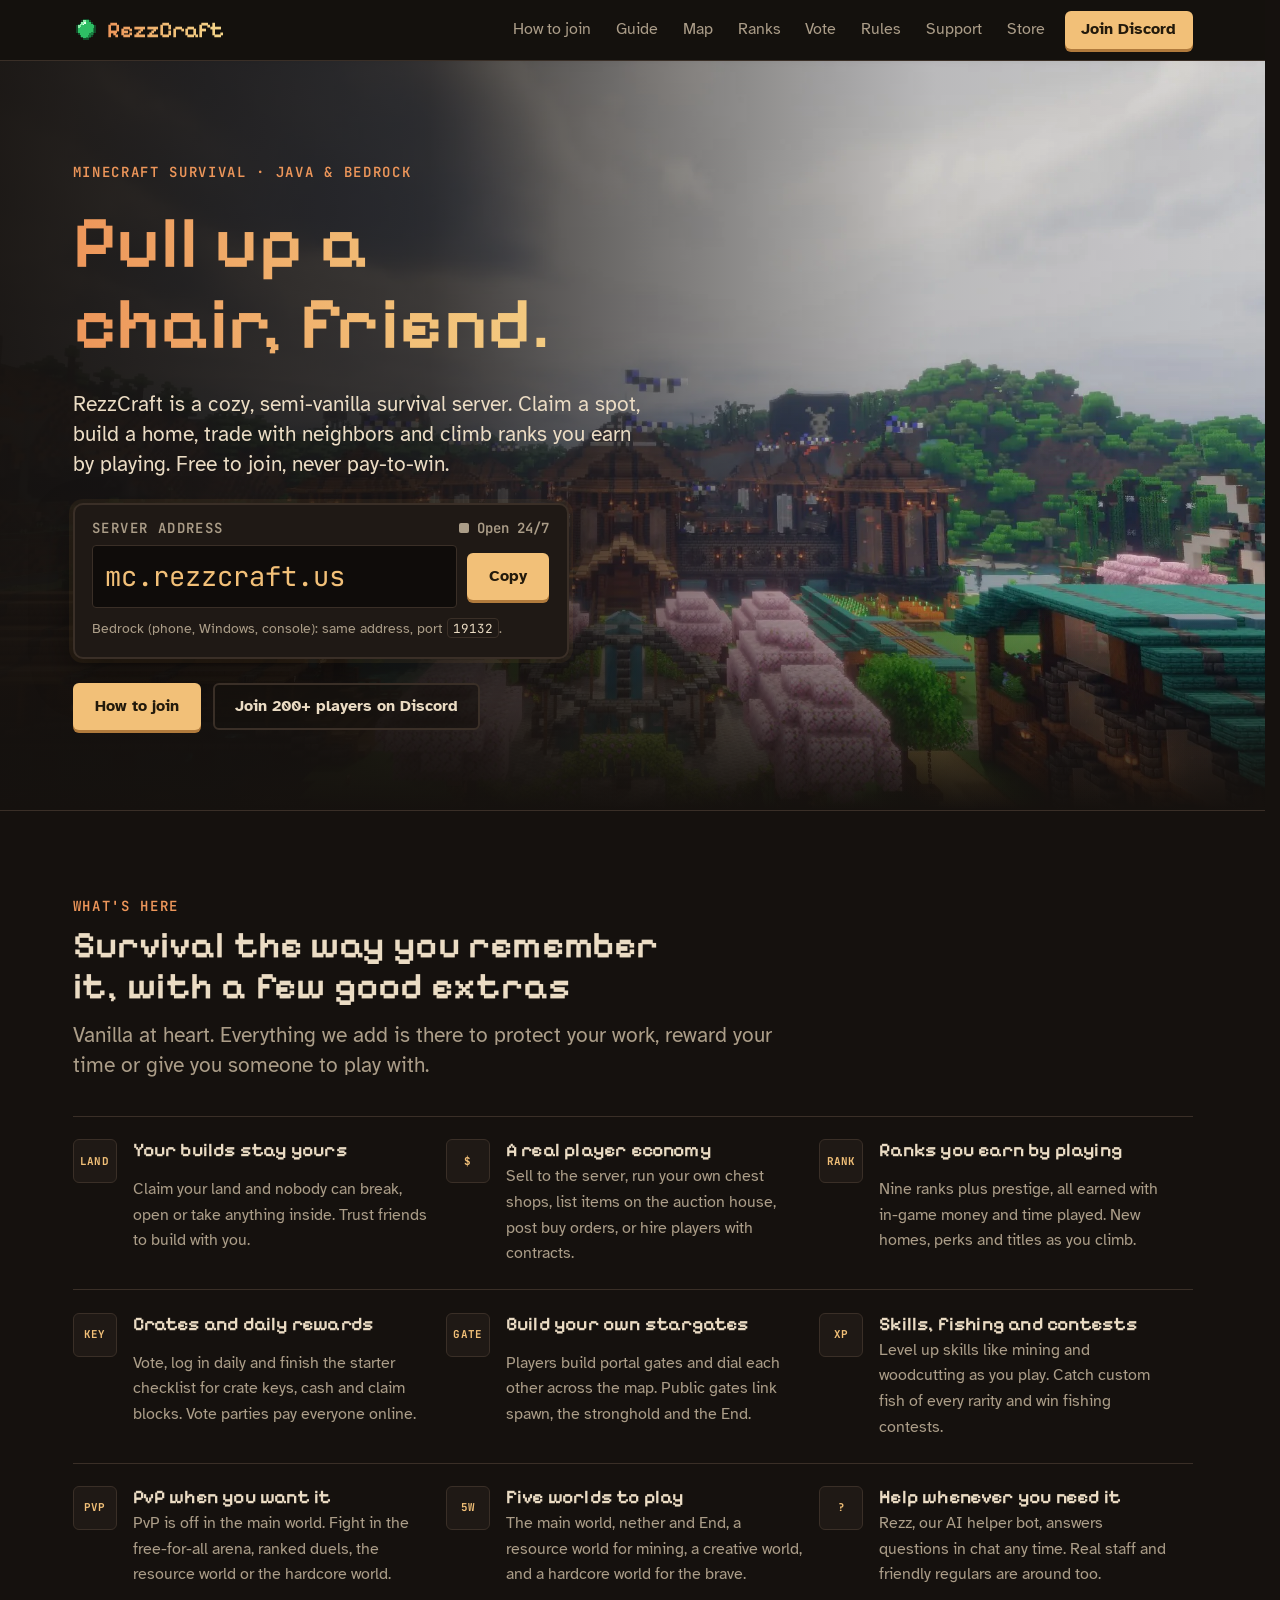
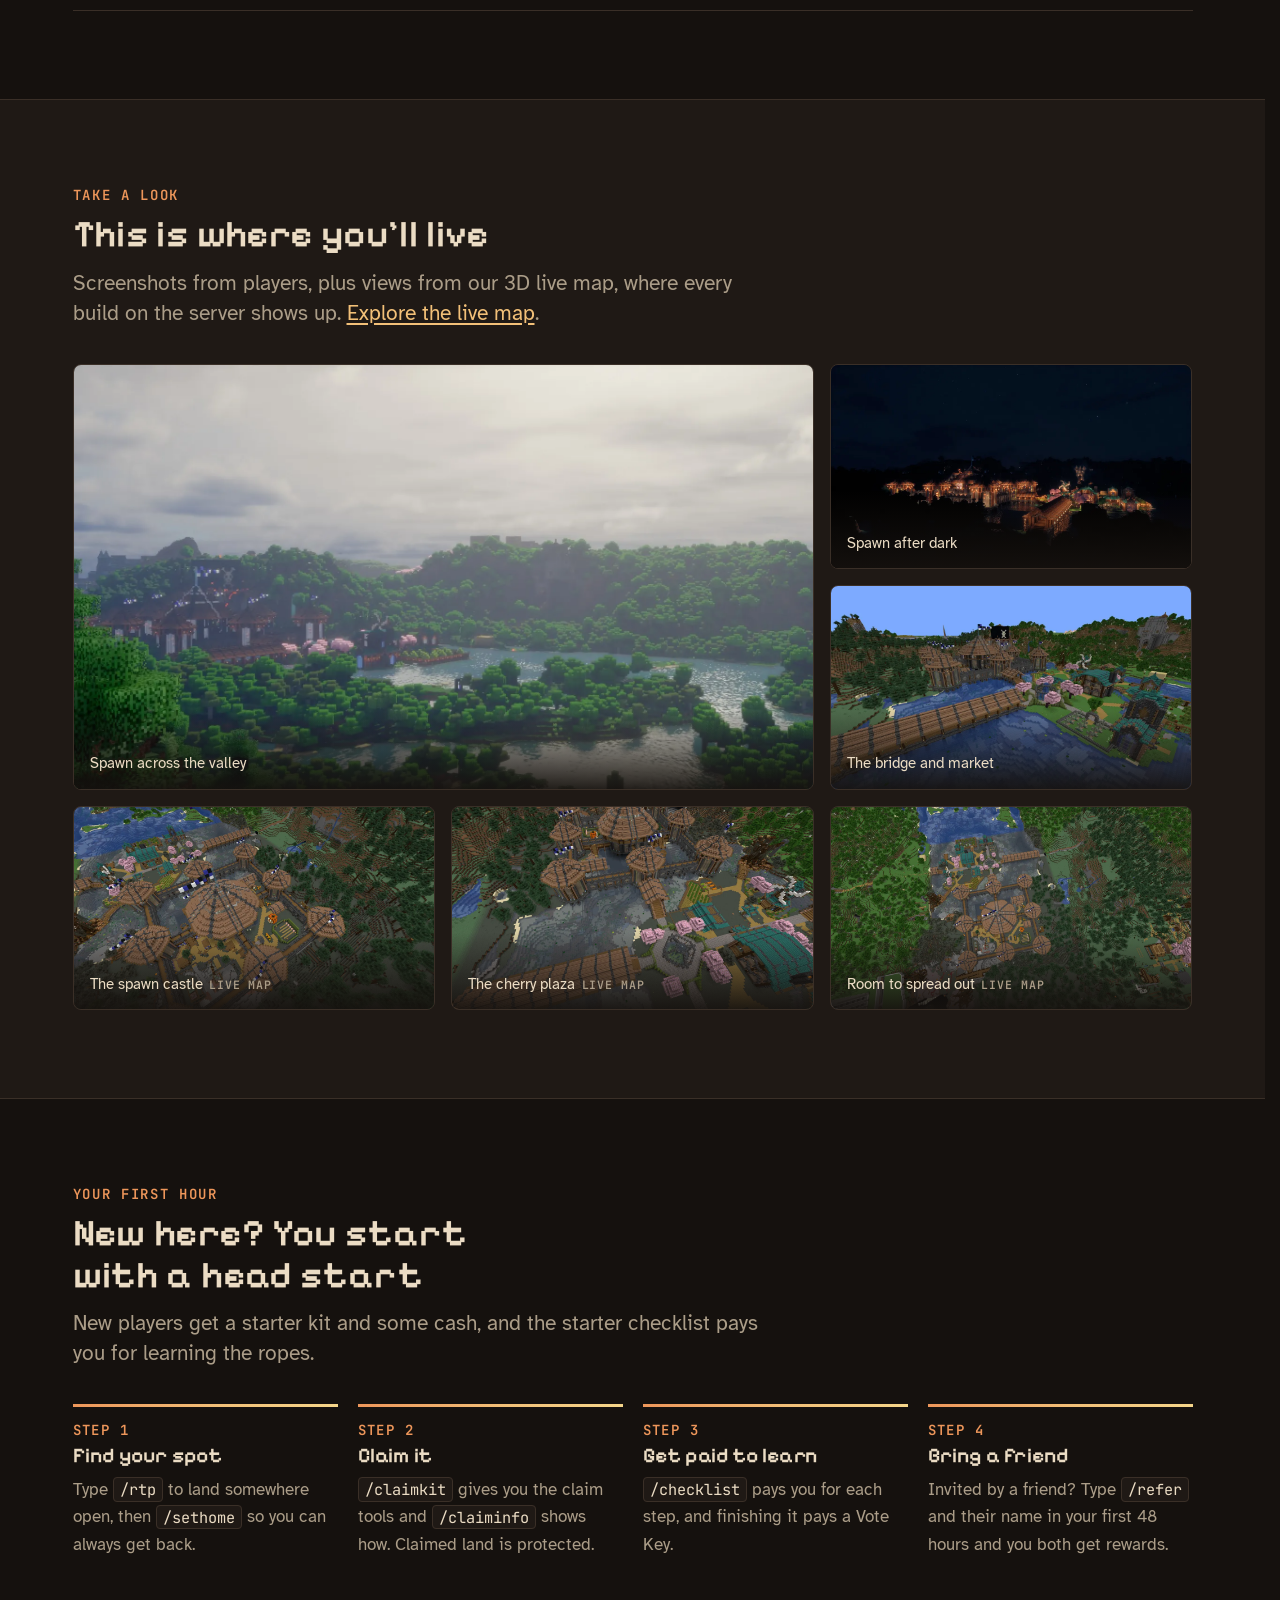
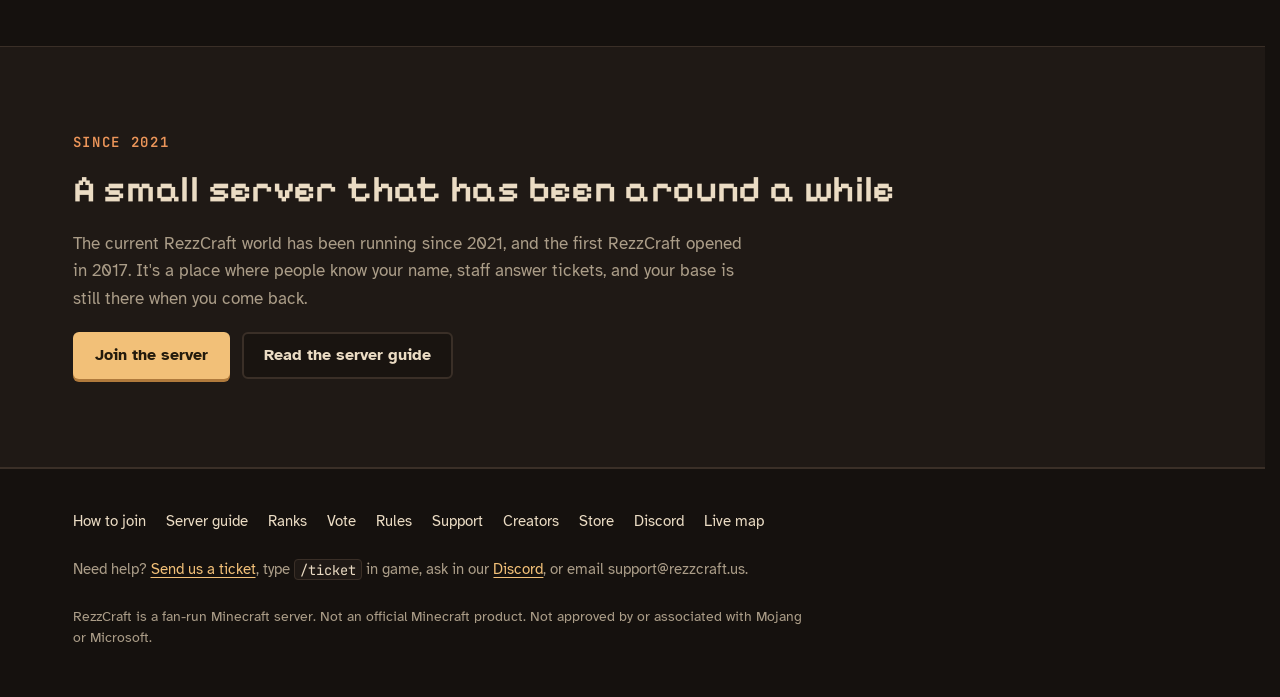
==== commit ce53a10a: "Add Live map page: embedded 3D map over HTTPS at map.rezzcraft.us; all map links go to it" ====
--- a/index.html
+++ b/index.html
@@ -37,7 +37,7 @@
     <a class="brand" href="index.html" aria-label="RezzCraft home"><img src="assets/img/icon-64.png" alt="" width="26" height="26"><span class="grad">RezzCraft</span></a>
     <button class="menu-btn" type="button" aria-expanded="false" aria-controls="nav">Menu</button>
     <nav class="nav" id="nav" aria-label="Main">
-      <a href="play.html">How to join</a><a href="guide.html">Guide</a><a href="ranks.html">Ranks</a><a href="vote.html">Vote</a><a href="rules.html">Rules</a><a href="support.html">Support</a>
+      <a href="play.html">How to join</a><a href="guide.html">Guide</a><a href="map.html">Map</a><a href="ranks.html">Ranks</a><a href="vote.html">Vote</a><a href="rules.html">Rules</a><a href="support.html">Support</a>
       <a href="https://rezzcraft.buycraft.net/" rel="noopener">Store</a>
       <a class="btn btn-gold" href="https://discord.gg/ZhuBYvDWTC" rel="noopener">Join Discord</a>
     </nav>
@@ -74,7 +74,7 @@
 <section class="band" aria-labelledby="look">
   <div class="wrap">
     <div class="sec-head"><span class="eyebrow">Take a look</span><h2 id="look">This is where you'll live</h2>
-    <p>Screenshots from players, plus views from our 3D live map, where every build on the server shows up. <a href="http://rezzcraft.us:8100" rel="noopener">Explore the live map</a>.</p></div>
+    <p>Screenshots from players, plus views from our 3D live map, where every build on the server shows up. <a href="map.html">Explore the live map</a>.</p></div>
     <div class="view">
       <figure class="big"><img src="assets/img/valley.webp" alt="The RezzCraft spawn town seen across a forested valley and lake" width="1600" height="900" loading="lazy"><figcaption>Spawn across the valley</figcaption></figure>
       <figure><img src="assets/img/spawn-night.webp" alt="The spawn town lit by lanterns at night" width="1280" height="720" loading="lazy"><figcaption>Spawn after dark</figcaption></figure>
@@ -112,7 +112,7 @@
   <div class="wrap">
     <div class="foot-links">
       <a href="play.html">How to join</a><a href="guide.html">Server guide</a><a href="ranks.html">Ranks</a><a href="vote.html">Vote</a>
-      <a href="rules.html">Rules</a><a href="support.html">Support</a><a href="creators.html">Creators</a><a href="https://rezzcraft.buycraft.net/" rel="noopener">Store</a><a href="https://discord.gg/ZhuBYvDWTC" rel="noopener">Discord</a><a href="http://rezzcraft.us:8100" rel="noopener">Live map</a>
+      <a href="rules.html">Rules</a><a href="support.html">Support</a><a href="creators.html">Creators</a><a href="https://rezzcraft.buycraft.net/" rel="noopener">Store</a><a href="https://discord.gg/ZhuBYvDWTC" rel="noopener">Discord</a><a href="map.html">Live map</a>
     </div>
     <p>Need help? <a href="support.html">Send us a ticket</a>, type <code>/ticket</code> in game, ask in our <a href="https://discord.gg/ZhuBYvDWTC" rel="noopener">Discord</a>, or email <span>support@rezzcraft.us</span>.</p>
     <p class="fine">RezzCraft is a fan-run Minecraft server. Not an official Minecraft product. Not approved by or associated with Mojang or Microsoft.</p>
--- a/assets/style.css
+++ b/assets/style.css
@@ -247,3 +247,9 @@
 .form-msg { min-height: 1.4em; font-weight: 700; }
 .form-msg[data-state="ok"] { color: var(--go); }
 .form-msg[data-state="err"] { color: var(--warm); }
+
+/* Live map page: the embedded 3D map fills most of the screen; shorter on phones so the page still scrolls */
+.map-wrap { display: grid; gap: 1.25rem; }
+.map-frame { position: relative; height: min(78vh, 52rem); min-height: 22rem; border: 1px solid var(--line); border-radius: 10px; overflow: hidden; background: var(--raised); }
+.map-frame iframe { position: absolute; inset: 0; width: 100%; height: 100%; border: 0; }
+@media (max-width: 640px) { .map-frame { height: 62vh; } }
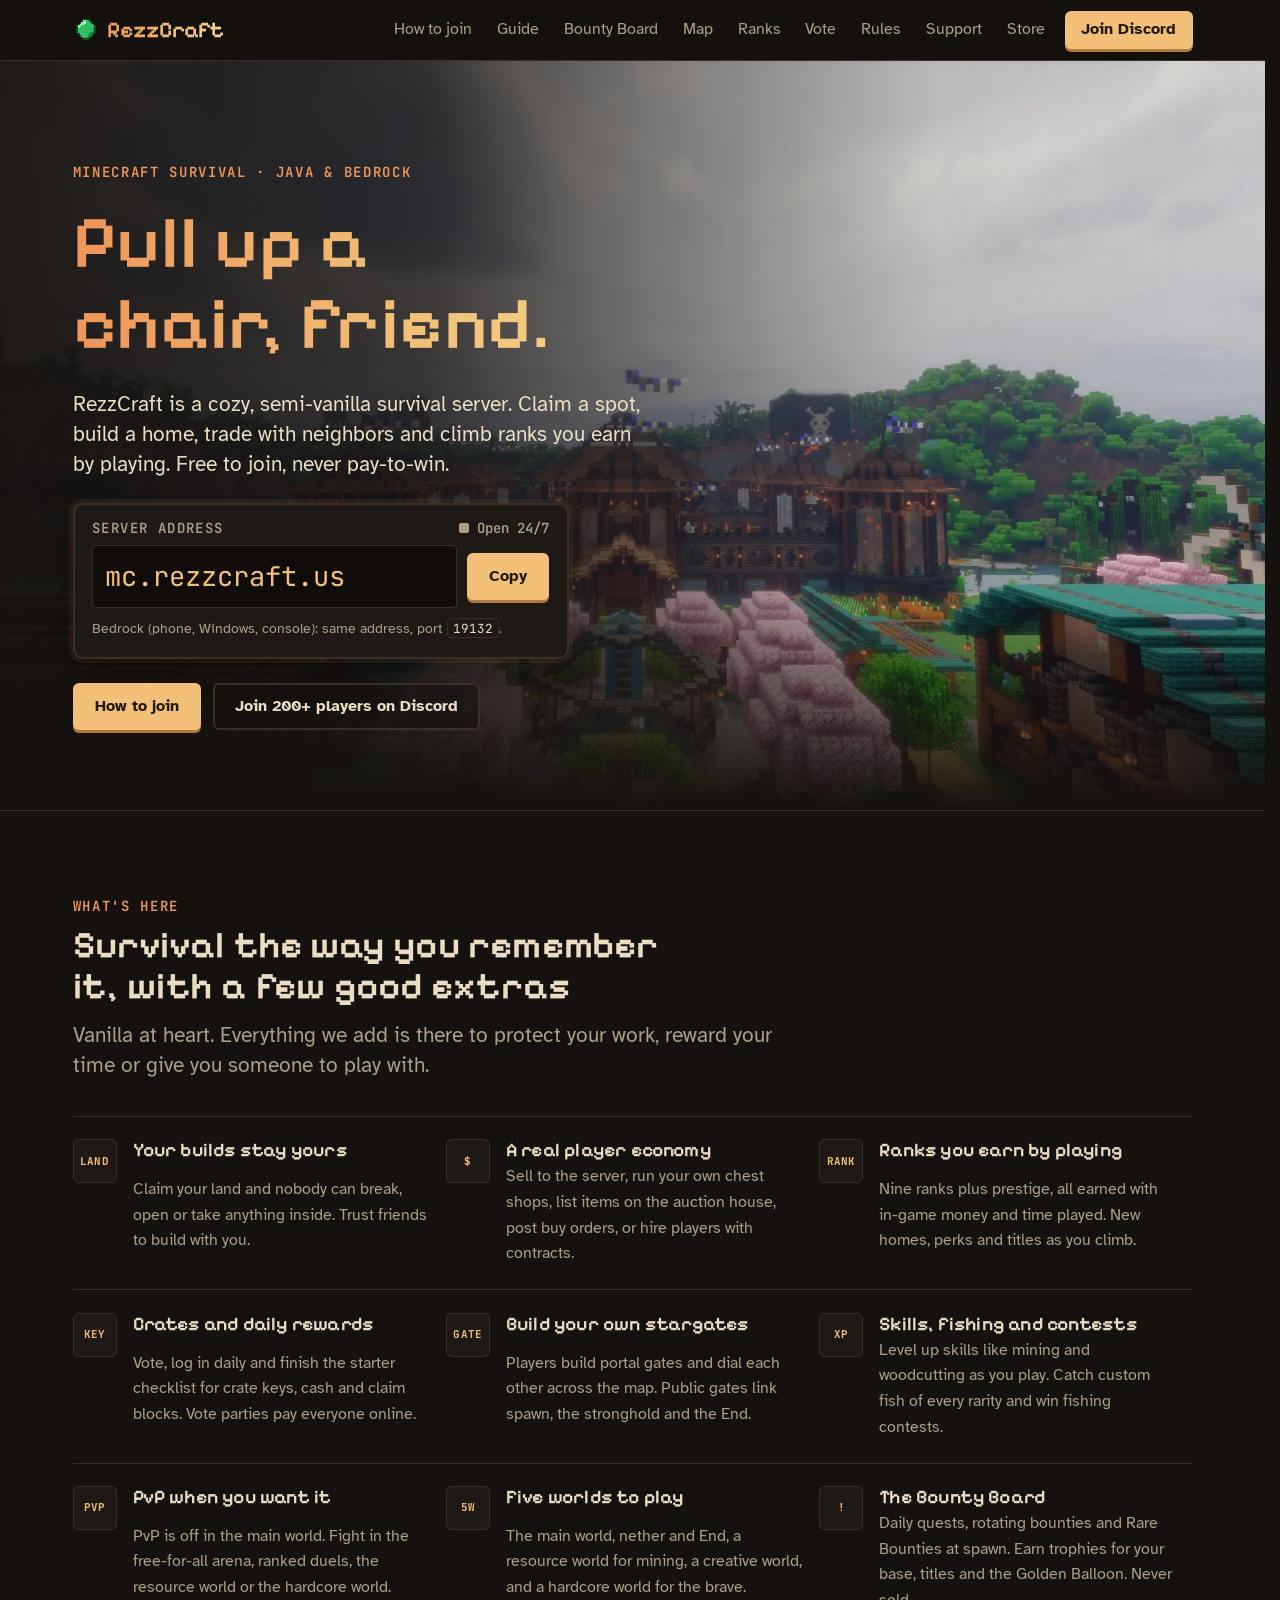
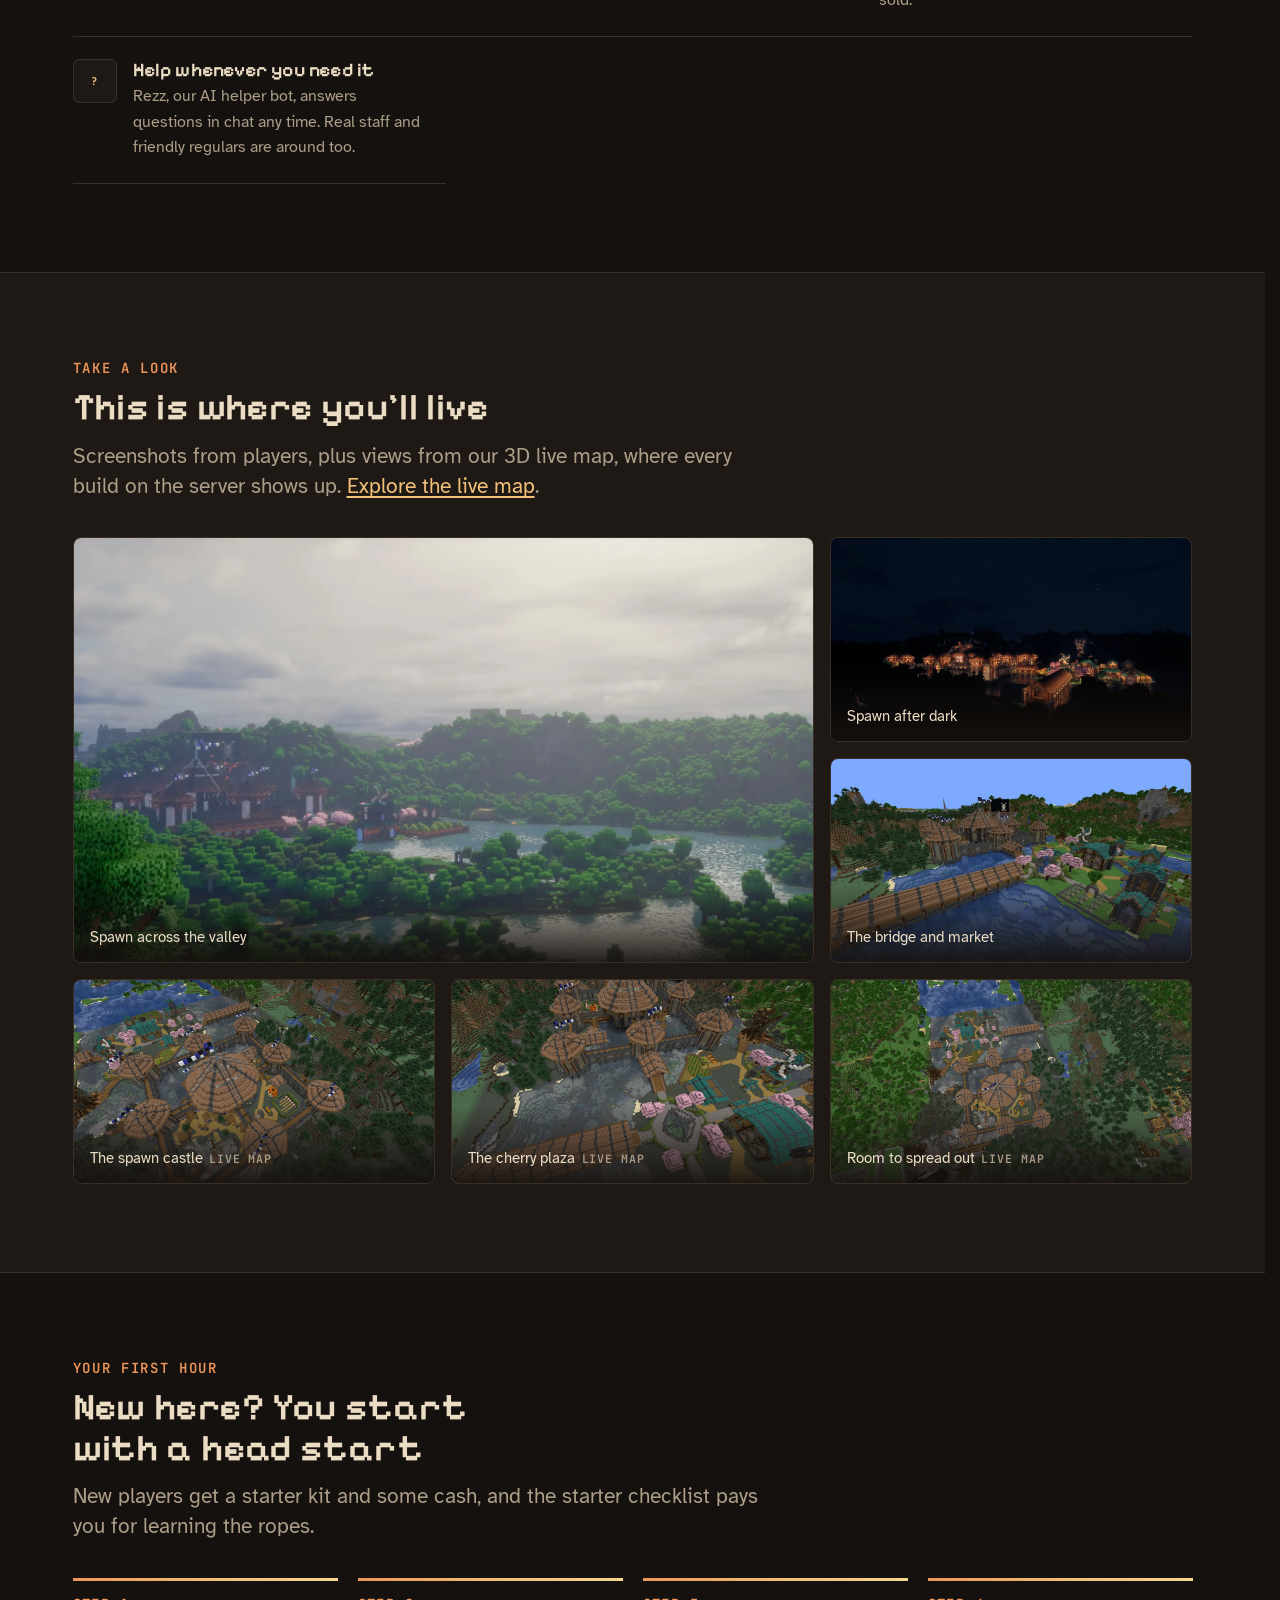
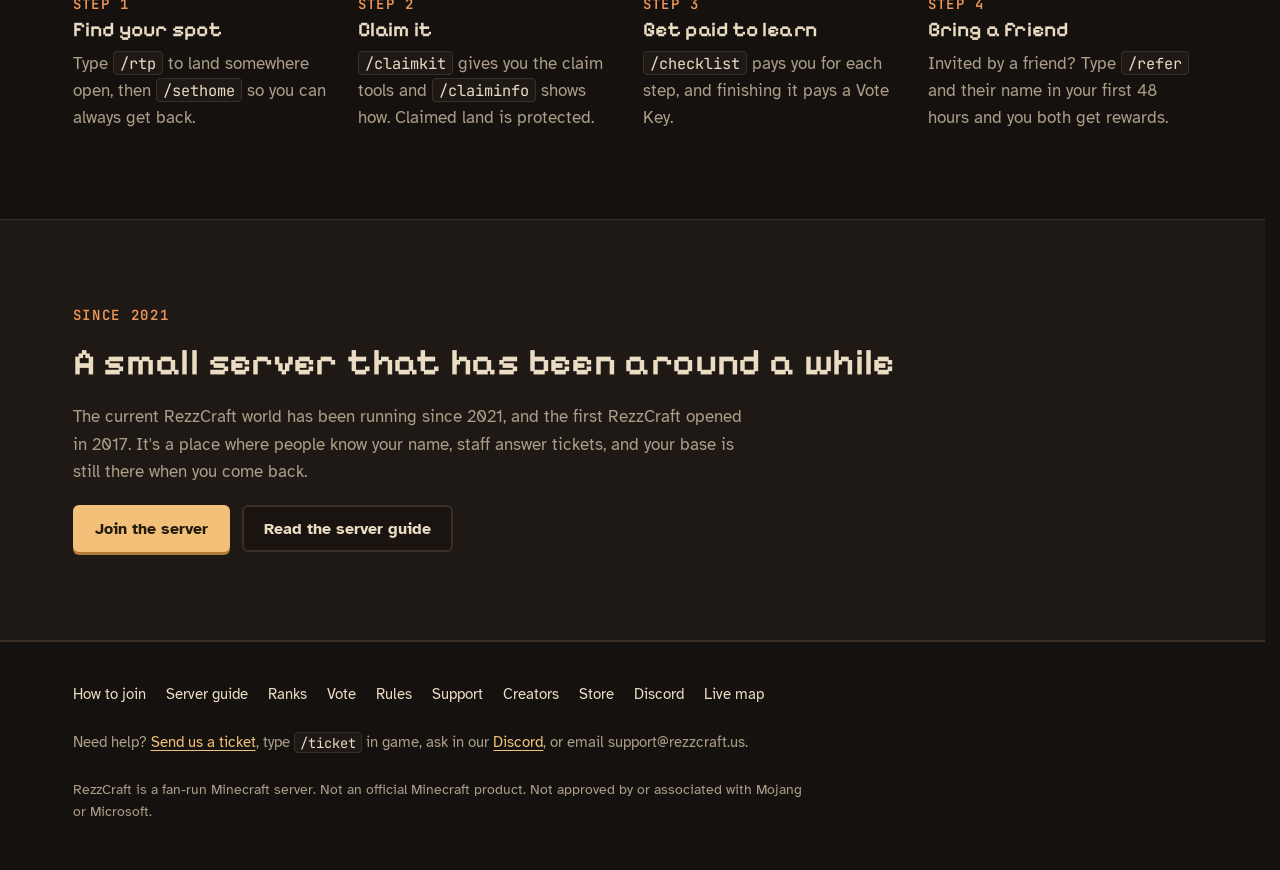
==== commit fa2007b5: "Add Bounty Board page, nav link, home feature and mobile data FAQ Co-Authored-By: Claude Opus 5.5 <n" ====
--- a/index.html
+++ b/index.html
@@ -27,6 +27,7 @@
 <script>/* Halloween look until the spawn decor comes down (Nov 9, 9:10 AM CT), then the cozy MOTD look. */
 if (Date.now() < Date.parse('2026-11-09T09:10:00-06:00')) document.documentElement.dataset.season = 'hallowed';</script>
 <link rel="stylesheet" href="assets/style.css">
+<script defer src='https://static.cloudflareinsights.com/beacon.min.js' data-cf-beacon='{"token": "1dbd931b82be495f810c839876598d52"}'></script>
 <script type="application/ld+json">{"@context": "https://schema.org", "@type": "WebSite", "name": "RezzCraft", "url": "https://www.rezzcraft.us/"}</script>
 <script type="application/ld+json">{"@context": "https://schema.org", "@type": "Organization", "name": "RezzCraft", "url": "https://www.rezzcraft.us/", "logo": "https://www.rezzcraft.us/assets/img/icon-180.png", "email": "support@rezzcraft.us", "sameAs": ["https://discord.gg/ZhuBYvDWTC"]}</script>
 </head>
@@ -37,7 +38,7 @@
     <a class="brand" href="index.html" aria-label="RezzCraft home"><img src="assets/img/icon-64.png" alt="" width="26" height="26"><span class="grad">RezzCraft</span></a>
     <button class="menu-btn" type="button" aria-expanded="false" aria-controls="nav">Menu</button>
     <nav class="nav" id="nav" aria-label="Main">
-      <a href="play.html">How to join</a><a href="guide.html">Guide</a><a href="map.html">Map</a><a href="ranks.html">Ranks</a><a href="vote.html">Vote</a><a href="rules.html">Rules</a><a href="support.html">Support</a>
+      <a href="play.html">How to join</a><a href="guide.html">Guide</a><a href="bounty-board.html">Bounty Board</a><a href="map.html">Map</a><a href="ranks.html">Ranks</a><a href="vote.html">Vote</a><a href="rules.html">Rules</a><a href="support.html">Support</a>
       <a href="https://rezzcraft.buycraft.net/" rel="noopener">Store</a>
       <a class="btn btn-gold" href="https://discord.gg/ZhuBYvDWTC" rel="noopener">Join Discord</a>
     </nav>
@@ -66,7 +67,7 @@
     <div class="sec-head"><span class="eyebrow">What's here</span><h2 id="why">Survival the way you remember it, with a few good extras</h2>
     <p>Vanilla at heart. Everything we add is there to protect your work, reward your time or give you someone to play with.</p></div>
     <div class="signs">
-      <div class="sign"><span class="ico" aria-hidden="true">LAND</span><h3>Your builds stay yours</h3><p>Claim your land and nobody can break, open or take anything inside. Trust friends to build with you.</p></div><div class="sign"><span class="ico" aria-hidden="true">$</span><h3>A real player economy</h3><p>Sell to the server, run your own chest shops, list items on the auction house, post buy orders, or hire players with contracts.</p></div><div class="sign"><span class="ico" aria-hidden="true">RANK</span><h3>Ranks you earn by playing</h3><p>Nine ranks plus prestige, all earned with in-game money and time played. New homes, perks and titles as you climb.</p></div><div class="sign"><span class="ico" aria-hidden="true">KEY</span><h3>Crates and daily rewards</h3><p>Vote, log in daily and finish the starter checklist for crate keys, cash and claim blocks. Vote parties pay everyone online.</p></div><div class="sign"><span class="ico" aria-hidden="true">GATE</span><h3>Build your own stargates</h3><p>Players build portal gates and dial each other across the map. Public gates link spawn, the stronghold and the End.</p></div><div class="sign"><span class="ico" aria-hidden="true">XP</span><h3>Skills, fishing and contests</h3><p>Level up skills like mining and woodcutting as you play. Catch custom fish of every rarity and win fishing contests.</p></div><div class="sign"><span class="ico" aria-hidden="true">PVP</span><h3>PvP when you want it</h3><p>PvP is off in the main world. Fight in the free-for-all arena, ranked duels, the resource world or the hardcore world.</p></div><div class="sign"><span class="ico" aria-hidden="true">5W</span><h3>Five worlds to play</h3><p>The main world, nether and End, a resource world for mining, a creative world, and a hardcore world for the brave.</p></div><div class="sign"><span class="ico" aria-hidden="true">?</span><h3>Help whenever you need it</h3><p>Rezz, our AI helper bot, answers questions in chat any time. Real staff and friendly regulars are around too.</p></div>
+      <div class="sign"><span class="ico" aria-hidden="true">LAND</span><h3>Your builds stay yours</h3><p>Claim your land and nobody can break, open or take anything inside. Trust friends to build with you.</p></div><div class="sign"><span class="ico" aria-hidden="true">$</span><h3>A real player economy</h3><p>Sell to the server, run your own chest shops, list items on the auction house, post buy orders, or hire players with contracts.</p></div><div class="sign"><span class="ico" aria-hidden="true">RANK</span><h3>Ranks you earn by playing</h3><p>Nine ranks plus prestige, all earned with in-game money and time played. New homes, perks and titles as you climb.</p></div><div class="sign"><span class="ico" aria-hidden="true">KEY</span><h3>Crates and daily rewards</h3><p>Vote, log in daily and finish the starter checklist for crate keys, cash and claim blocks. Vote parties pay everyone online.</p></div><div class="sign"><span class="ico" aria-hidden="true">GATE</span><h3>Build your own stargates</h3><p>Players build portal gates and dial each other across the map. Public gates link spawn, the stronghold and the End.</p></div><div class="sign"><span class="ico" aria-hidden="true">XP</span><h3>Skills, fishing and contests</h3><p>Level up skills like mining and woodcutting as you play. Catch custom fish of every rarity and win fishing contests.</p></div><div class="sign"><span class="ico" aria-hidden="true">PVP</span><h3>PvP when you want it</h3><p>PvP is off in the main world. Fight in the free-for-all arena, ranked duels, the resource world or the hardcore world.</p></div><div class="sign"><span class="ico" aria-hidden="true">5W</span><h3>Five worlds to play</h3><p>The main world, nether and End, a resource world for mining, a creative world, and a hardcore world for the brave.</p></div><div class="sign"><span class="ico" aria-hidden="true">!</span><h3>The Bounty Board</h3><p>Daily quests, rotating bounties and Rare Bounties at spawn. Earn trophies for your base, titles and the Golden Balloon. Never sold.</p></div><div class="sign"><span class="ico" aria-hidden="true">?</span><h3>Help whenever you need it</h3><p>Rezz, our AI helper bot, answers questions in chat any time. Real staff and friendly regulars are around too.</p></div>
     </div>
   </div>
 </section>
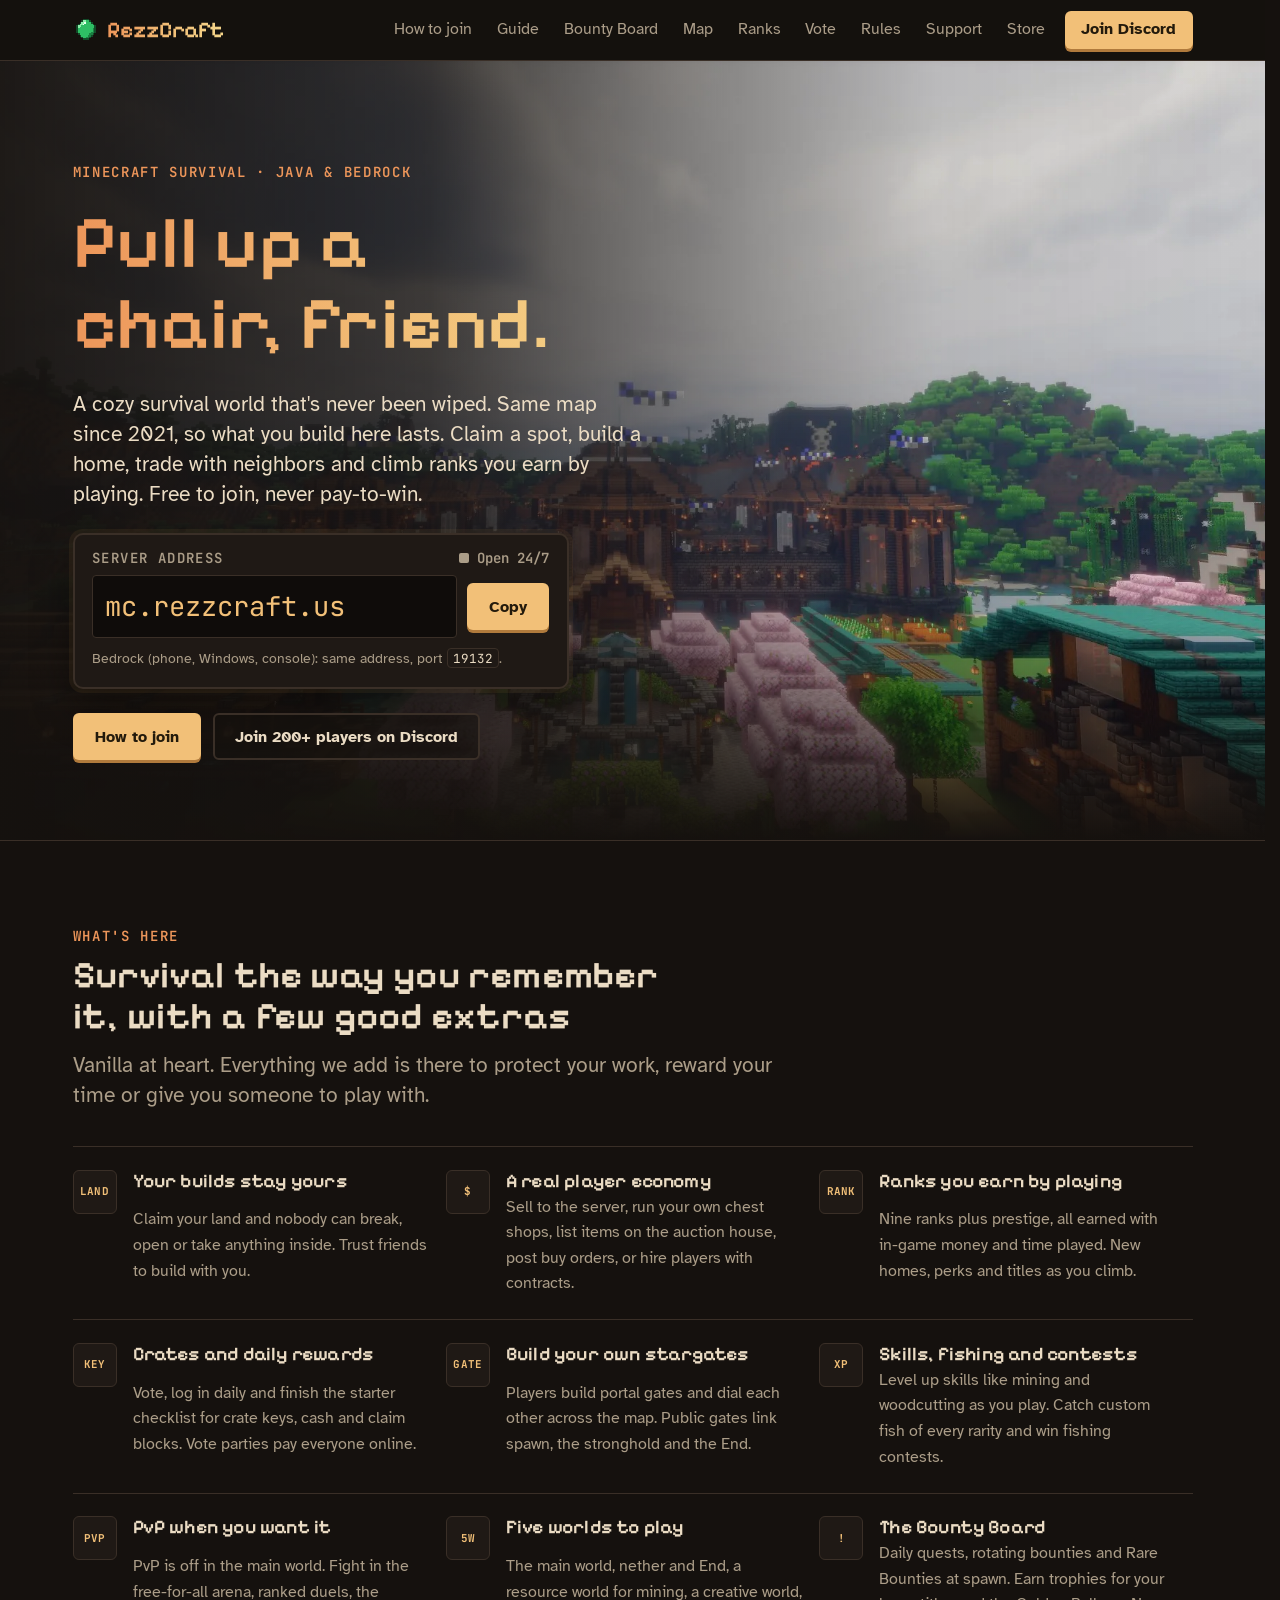
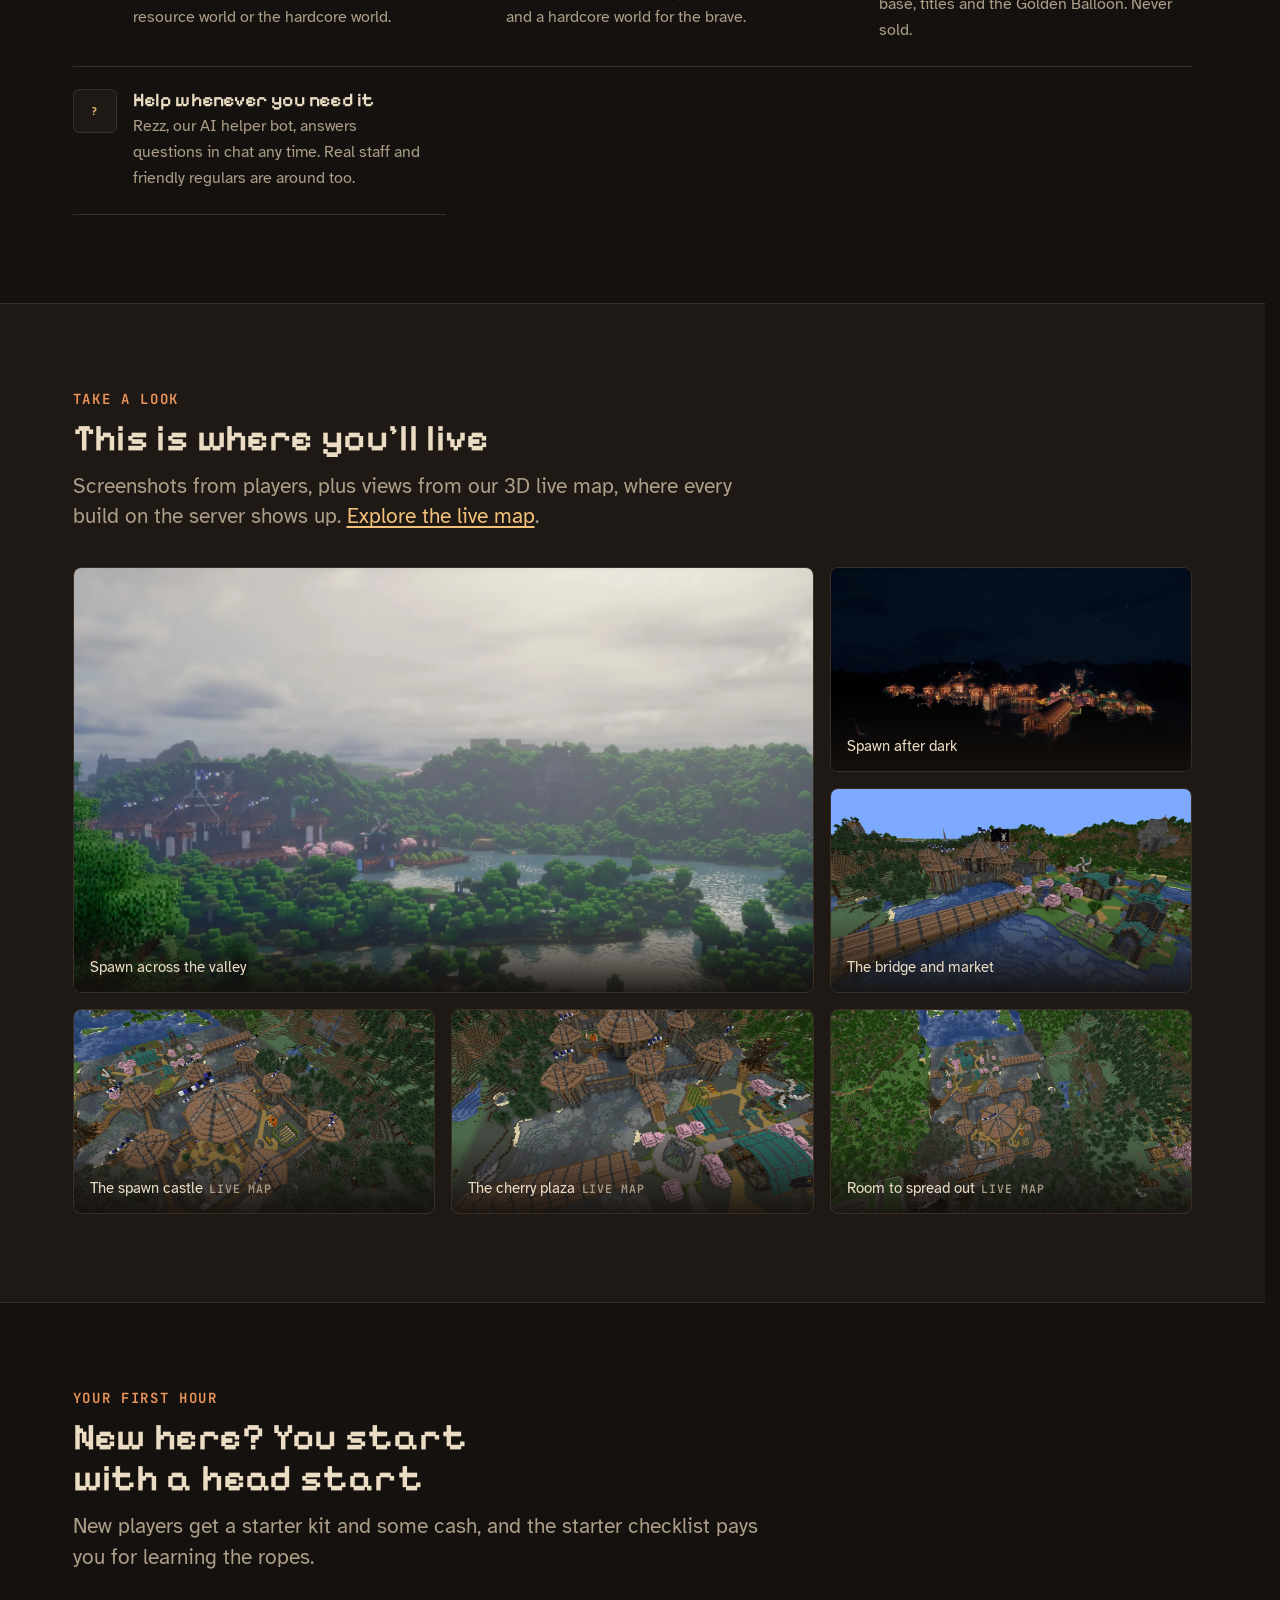
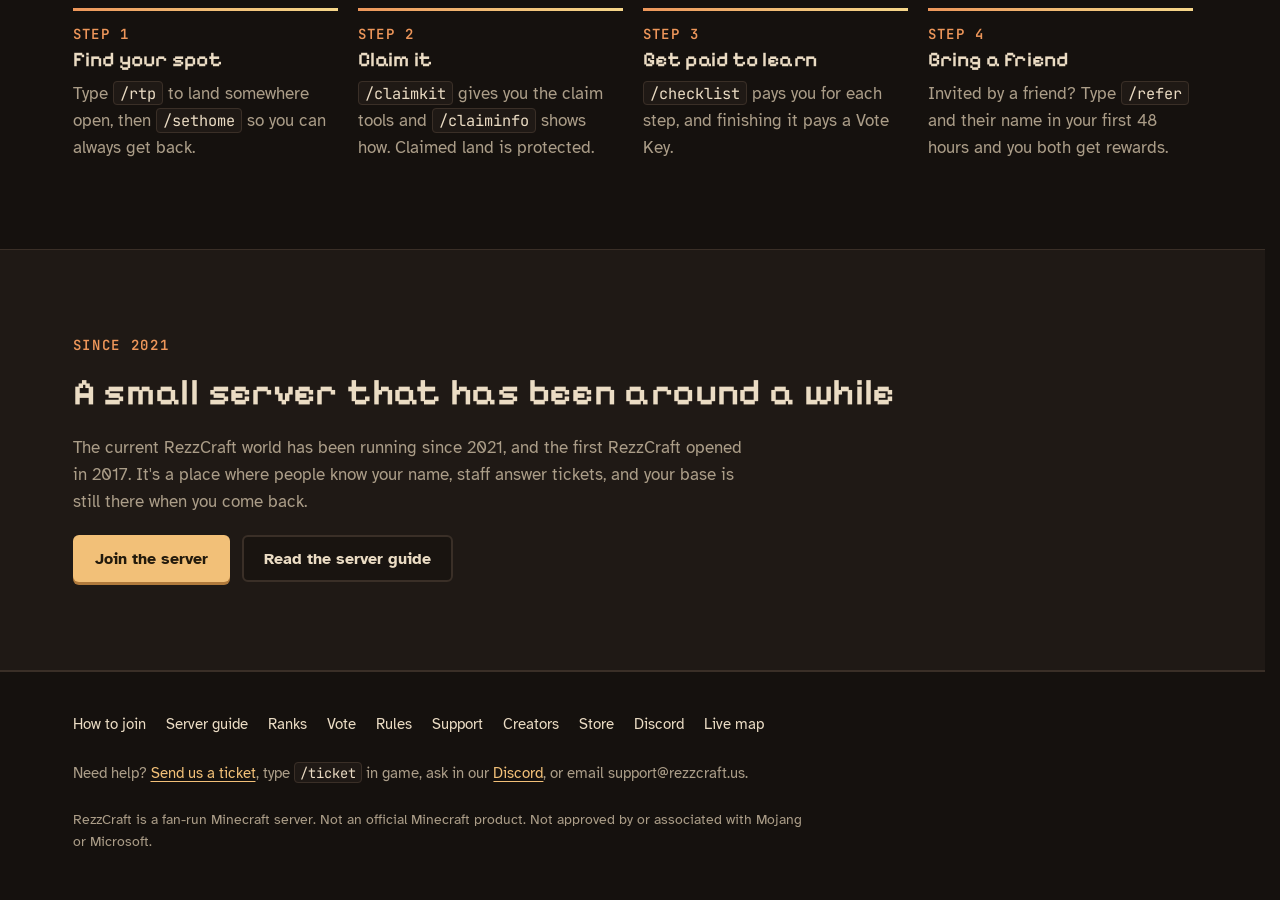
==== commit 0d3ba9f9: "Lead with the never-wiped promise" ====
--- a/index.html
+++ b/index.html
@@ -3,21 +3,21 @@
 <head>
 <meta charset="utf-8">
 <meta name="viewport" content="width=device-width, initial-scale=1, viewport-fit=cover">
-<title>RezzCraft | Cozy Minecraft Survival Server for Java &amp; Bedrock</title>
-<meta name="description" content="RezzCraft is a cozy semi-vanilla Minecraft survival server for Java and Bedrock. Claim land, earn ranks by playing, trade with players. Join at mc.rezzcraft.us.">
+<title>RezzCraft | Cozy Never-Wiped Minecraft Survival for Java &amp; Bedrock</title>
+<meta name="description" content="A cozy survival world that&#x27;s never been wiped. Same map since 2021, so what you build here lasts. Java &amp; Bedrock: mc.rezzcraft.us">
 <link rel="canonical" href="https://www.rezzcraft.us/">
 <meta name="theme-color" content="#0e1511">
 <meta property="og:type" content="website">
 <meta property="og:site_name" content="RezzCraft">
-<meta property="og:title" content="RezzCraft | Cozy Minecraft Survival Server for Java &amp; Bedrock">
-<meta property="og:description" content="RezzCraft is a cozy semi-vanilla Minecraft survival server for Java and Bedrock. Claim land, earn ranks by playing, trade with players. Join at mc.rezzcraft.us.">
+<meta property="og:title" content="RezzCraft | Cozy Never-Wiped Minecraft Survival for Java &amp; Bedrock">
+<meta property="og:description" content="A cozy survival world that&#x27;s never been wiped. Same map since 2021, so what you build here lasts. Java &amp; Bedrock: mc.rezzcraft.us">
 <meta property="og:url" content="https://www.rezzcraft.us/">
 <meta property="og:image" content="https://www.rezzcraft.us/assets/img/og.jpg">
 <meta property="og:image:width" content="1200">
 <meta property="og:image:height" content="630">
 <meta name="twitter:card" content="summary_large_image">
-<meta name="twitter:title" content="RezzCraft | Cozy Minecraft Survival Server for Java &amp; Bedrock">
-<meta name="twitter:description" content="RezzCraft is a cozy semi-vanilla Minecraft survival server for Java and Bedrock. Claim land, earn ranks by playing, trade with players. Join at mc.rezzcraft.us.">
+<meta name="twitter:title" content="RezzCraft | Cozy Never-Wiped Minecraft Survival for Java &amp; Bedrock">
+<meta name="twitter:description" content="A cozy survival world that&#x27;s never been wiped. Same map since 2021, so what you build here lasts. Java &amp; Bedrock: mc.rezzcraft.us">
 <meta name="twitter:image" content="https://www.rezzcraft.us/assets/img/og.jpg">
 <link rel="icon" type="image/png" href="favicon.png">
 <link rel="apple-touch-icon" href="assets/img/icon-180.png">
@@ -52,7 +52,7 @@
   <div class="wrap">
     <span class="eyebrow">Minecraft survival · Java &amp; Bedrock</span>
     <h1 id="hero-title" class="grad">Pull up a chair, friend.</h1>
-    <p class="lede">RezzCraft is a cozy, semi-vanilla survival server. Claim a spot, build a home, trade with neighbors and climb ranks you earn by playing. Free to join, never pay-to-win.</p>
+    <p class="lede">A cozy survival world that's never been wiped. Same map since 2021, so what you build here lasts. Claim a spot, build a home, trade with neighbors and climb ranks you earn by playing. Free to join, never pay-to-win.</p>
     <div class="plaque">
   <div class="plaque-top"><span class="plaque-label">Server address</span><span class="status" data-state="unknown"><span class="dot"></span><span class="label">Checking status</span></span></div>
   <div class="addr"><code>mc.rezzcraft.us</code><button class="btn btn-gold copy" type="button" data-copy="mc.rezzcraft.us">Copy</button></div>
